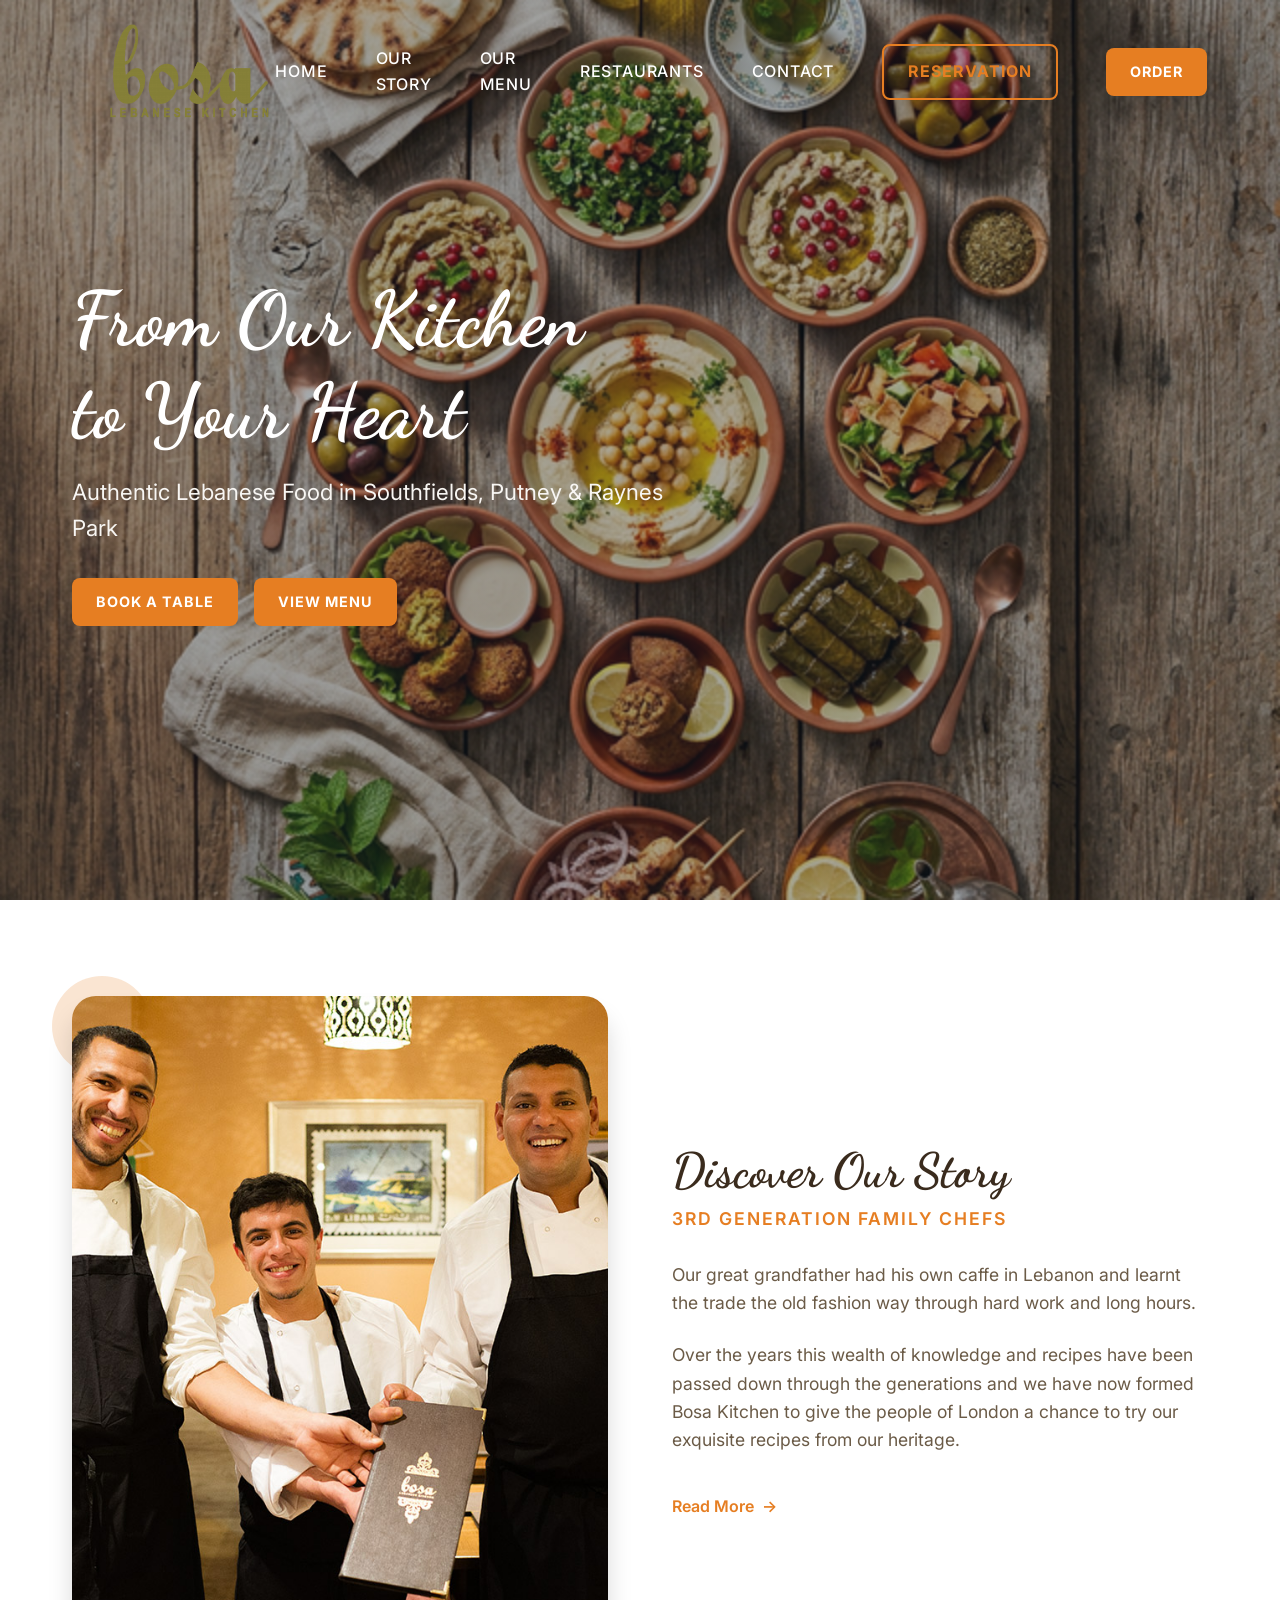
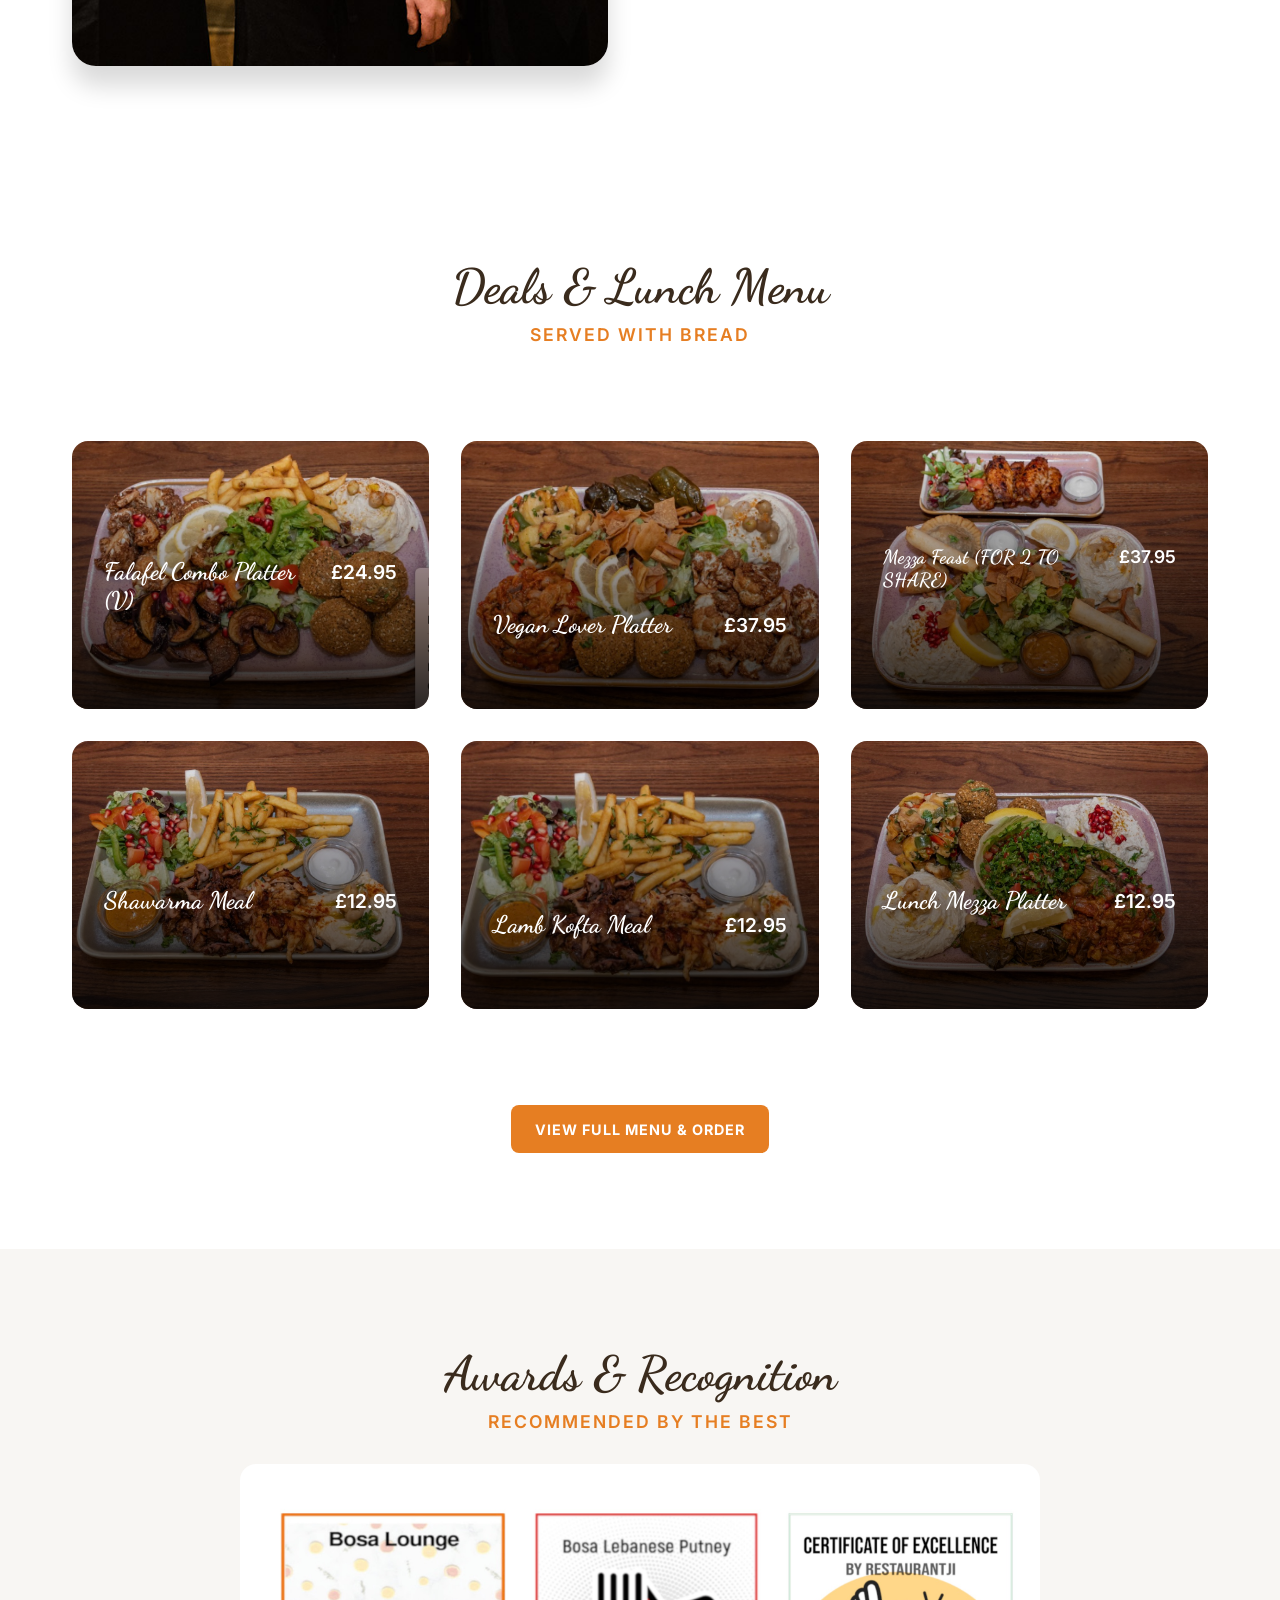
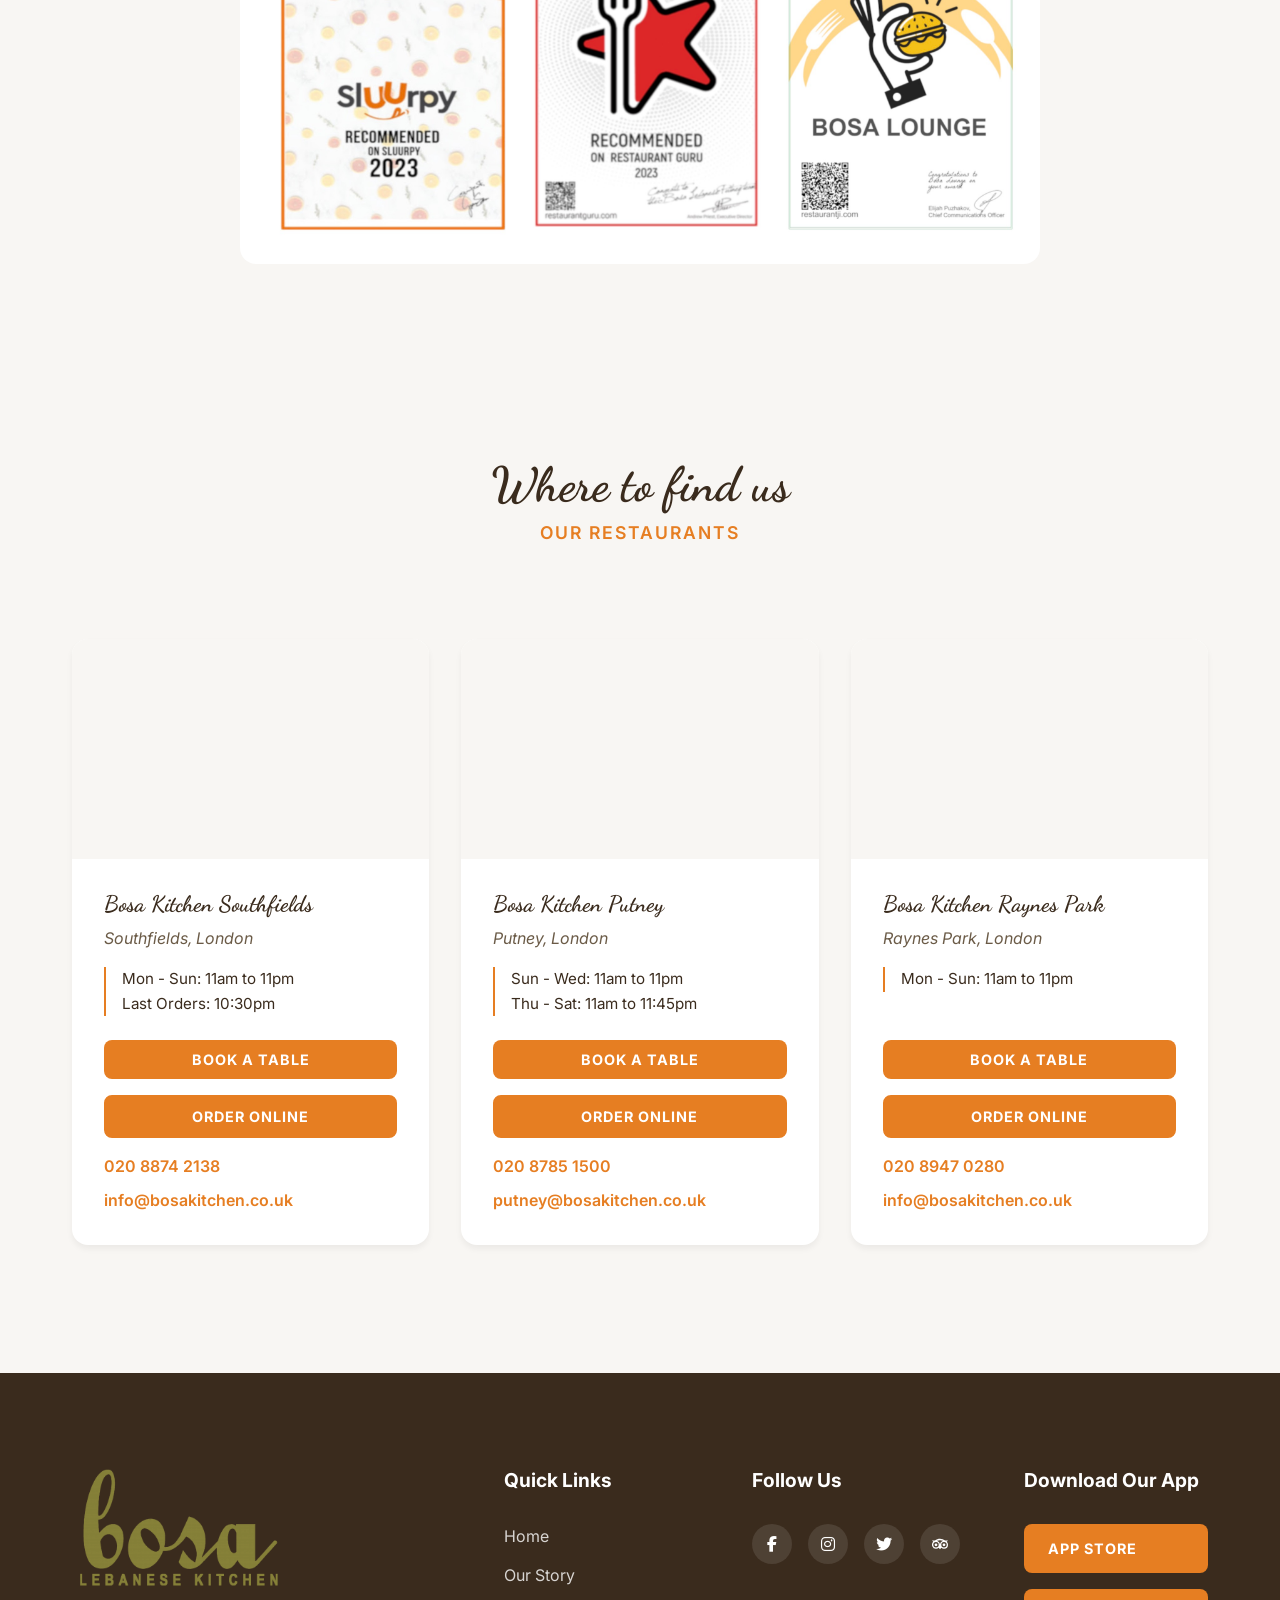
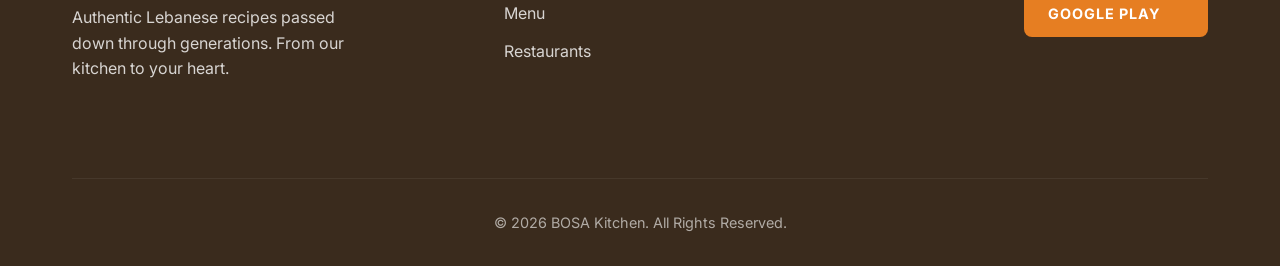
==== index.html @ 93c858ef "Fix navbar colors, button styles, footer layout, and UI consistency Co-Authored-By: Claude Sonnet 4." ====
<!DOCTYPE html>
<html lang="en">
<head>
    <meta charset="UTF-8">
    <meta name="viewport" content="width=device-width, initial-scale=1.0">
    <!-- SEO Optimizations -->
    <title>Bosa Kitchen | Authentic Lebanese Food in London</title>
    <meta name="description" content="From Our Kitchen to Your Heart. Authentic Mediterranean & Lebanese Food in Southfields, Putney, and Raynes Park. Discover our ultimate dining experience.">
    <meta name="keywords" content="Lebanese food, Mediterranean food, London, Southfields, Putney, Raynes Park, Bosa Kitchen, restaurant, mezze, shawarma">
    <link rel="canonical" href="https://bosakitchen.co.uk/" />
    
    <!-- Open Graph / Social Media -->
    <meta property="og:type" content="website">
    <meta property="og:url" content="https://bosakitchen.co.uk/">
    <meta property="og:title" content="Bosa Kitchen | Authentic Lebanese Food in London">
    <meta property="og:description" content="From Our Kitchen to Your Heart. Authentic Mediterranean & Lebanese Food in London. Discover our ultimate dining experience.">
    <meta property="og:image" content="https://bosakitchen.co.uk/assets/bosa-hero-food.jpg">
    <meta property="og:site_name" content="Bosa Kitchen">
    
    <!-- Twitter -->
    <meta property="twitter:card" content="summary_large_image">
    <meta property="twitter:url" content="https://bosakitchen.co.uk/">
    <meta property="twitter:title" content="Bosa Kitchen | Authentic Lebanese Food in London">
    <meta property="twitter:description" content="From Our Kitchen to Your Heart. Authentic Mediterranean & Lebanese Food in London. Discover our ultimate dining experience.">
    <meta property="twitter:image" content="https://bosakitchen.co.uk/assets/bosa-hero-food.jpg">
    
    <!-- Google Fonts -->
    <link rel="preconnect" href="https://fonts.googleapis.com">
    <link rel="preconnect" href="https://fonts.gstatic.com" crossorigin>
    <link href="https://fonts.googleapis.com/css2?family=Inter:wght@300;400;500;600;700&family=Dancing+Script:wght@400;500;600;700&display=swap" rel="stylesheet">
    
    <!-- Favicon -->
    <link rel="icon" type="image/png" sizes="192x192" href="https://bosakitchen.co.uk/assets/favicon-192.png" />
    <link rel="apple-touch-icon" sizes="180x180" href="https://bosakitchen.co.uk/assets/apple-touch-icon.png" />

    <!-- FontAwesome Icons -->
    <link rel="stylesheet" href="https://cdnjs.cloudflare.com/ajax/libs/font-awesome/6.4.0/css/all.min.css">

    <!-- Main CSS -->
    <link rel="stylesheet" href="styles/main.css">
    <!-- Google Tag Manager -->
    <script>(function(w,d,s,l,i){w[l]=w[l]||[];w[l].push({'gtm.start':
    new Date().getTime(),event:'gtm.js'});var f=d.getElementsByTagName(s)[0],
    j=d.createElement(s),dl=l!='dataLayer'?'&l='+l:'';j.async=true;j.src=
    'https://www.googletagmanager.com/gtm.js?id='+i+dl;f.parentNode.insertBefore(j,f);
    })(window,document,'script','dataLayer','GTM-5T578QWK');</script>
    <!-- End Google Tag Manager -->
</head>
<body>
    <!-- Google Tag Manager (noscript) -->
    <noscript><iframe src="https://www.googletagmanager.com/ns.html?id=GTM-5T578QWK"
    height="0" width="0" style="display:none;visibility:hidden"></iframe></noscript>
    <!-- End Google Tag Manager (noscript) -->
    <!-- Navigation -->
    <nav class="navbar" id="navbar">
        <div class="nav-container">
            <a href="#" class="logo">
                <img src="assets/logo.png" alt="BOSA Kitchen" style="height: 96px; width: auto; max-width: 300px; filter: sepia(1) saturate(1.8) hue-rotate(18deg) brightness(1.15) contrast(1.2);">
            </a>
            
            <div class="hamburger" id="hamburger">
                <span class="bar"></span>
                <span class="bar"></span>
                <span class="bar"></span>
            </div>
            
            <ul class="nav-links" id="nav-links">
                <li><a href="#home">Home</a></li>
                <li><a href="about.html">Our Story</a></li>
                <li><a href="#menu">Our Menu</a></li>
                <li><a href="#locations">Restaurants</a></li>
                <li><a href="#contact">Contact</a></li>
                <li><a href="#locations" class="btn-secondary nav-btn">Reservation</a></li>
                <li><a href="https://bosakitchen.ordertiger.com/" class="btn-primary nav-btn" target="_blank">Order</a></li>
            </ul>
        </div>
    </nav>

    <!-- Hero Section -->
    <header class="hero" id="home">
        <div class="hero-overlay"></div>
        <div class="hero-content">
            <h1 class="fade-up">From Our Kitchen<br>to Your Heart</h1>
            <p class="fade-up delay-1">Authentic Lebanese Food in Southfields, Putney & Raynes Park</p>
            <div class="hero-buttons fade-up delay-2">
                <a href="#locations" class="btn-primary">Book a Table</a>
                <a href="#menu" class="btn-secondary">View Menu</a>
            </div>
        </div>
    </header>

    <!-- Our Story Section -->
    <section class="story section-padding" id="story">
        <div class="container layout-grid">
            <div class="story-image slide-right">
                <img src="assets/story-brothers.jpg" alt="Bosa Kitchen Heritage" id="story-img">
            </div>
            <div class="story-text slide-left">
                <h2 class="section-title">Discover Our Story</h2>
                <h3 class="section-subtitle">3rd Generation Family Chefs</h3>
                <p>Our great grandfather had his own caffe in Lebanon and learnt the trade the old fashion way through hard work and long hours.</p>
                <p>Over the years this wealth of knowledge and recipes have been passed down through the generations and we have now formed Bosa Kitchen to give the people of London a chance to try our exquisite recipes from our heritage.</p>
                <a href="about.html" class="link-arrow">Read More <span>→</span></a>
            </div>
        </div>
    </section>

    <!-- Menu Highlights Section -->
    <section class="menu-highlights section-padding" id="menu">
        <div class="container">
            <div class="menu-header text-center fade-up">
                <h2 class="section-title">Deals & Lunch Menu</h2>
                <h3 class="section-subtitle">Served with bread</h3>
            </div>
            
            <div class="menu-grid">
                <div class="menu-item fade-up">
                    <img src="assets/menu-mezze.jpg" alt="Falafel Combo Platter (V)">
                    <div class="menu-item-content">
                        <div style="display: flex; justify-content: space-between; align-items: baseline; gap: 1rem;">
                            <h4>Falafel Combo Platter (V)</h4>
                            <span style="color: #ffffff; font-weight: 600; font-size: 1.2rem;">£24.95</span>
                        </div>
                        <p>Falafel, houmous, fried aubergine, fried cauliflower and chips served with mixed salads.</p>
                    </div>
                </div>
                <div class="menu-item fade-up delay-1">
                    <img src="assets/menu-grill.jpg" alt="Vegan Lover Platter">
                    <div class="menu-item-content">
                        <div style="display: flex; justify-content: space-between; align-items: baseline; gap: 1rem;">
                            <h4>Vegan Lover Platter</h4>
                            <span style="color: #ffffff; font-weight: 600; font-size: 1.2rem;">£37.95</span>
                        </div>
                        <p>Houmous, moussaka, batata hara, moujaddara, fattoush, falafel, warak inab.</p>
                    </div>
                </div>
                <div class="menu-item fade-up delay-2">
                    <img src="assets/menu-wraps.jpg" alt="Mezza Feast (FOR 2 TO SHARE)">
                    <div class="menu-item-content">
                        <div style="display: flex; justify-content: space-between; align-items: baseline; gap: 1rem;">
                            <h4 style="font-size: 1.2rem;">Mezza Feast (FOR 2 TO SHARE)</h4>
                            <span style="color: #ffffff; font-weight: 600; font-size: 1.1rem;">£37.95</span>
                        </div>
                        <p>Selection of 7 mezza including spinach samboska, lamb samboska, cheese samboska, chicken wings, houmous, moutabel, and fattoush salads.</p>
                    </div>
                </div>

                <!-- Lunch Menu Items -->
                <div class="menu-item fade-up delay-3">
                    <img src="assets/lunch-shawarma.jpg" alt="Shawarma Meal">
                    <div class="menu-item-content">
                        <div style="display: flex; justify-content: space-between; align-items: baseline; gap: 1rem;">
                            <h4>Shawarma Meal</h4>
                            <span style="color: #ffffff; font-weight: 600; font-size: 1.2rem;">£12.95</span>
                        </div>
                        <p>A choice of lamb, chicken or mixed. Served with houmous, salad, rice or chips</p>
                    </div>
                </div>
                
                <div class="menu-item fade-up">
                    <img src="assets/lunch-kofta.jpg" alt="Lamb Kofta Meal">
                    <div class="menu-item-content">
                        <div style="display: flex; justify-content: space-between; align-items: baseline; gap: 1rem;">
                            <h4>Lamb Kofta Meal</h4>
                            <span style="color: #ffffff; font-weight: 600; font-size: 1.2rem;">£12.95</span>
                        </div>
                        <p>Lamb kofta served with houmous, salad, rice or chips</p>
                    </div>
                </div>

                <div class="menu-item fade-up delay-1">
                    <img src="assets/lunch-mezza.jpg" alt="Mezza Platter">
                    <div class="menu-item-content">
                        <div style="display: flex; justify-content: space-between; align-items: baseline; gap: 1rem;">
                            <h4>Lunch Mezza Platter</h4>
                            <span style="color: #ffffff; font-weight: 600; font-size: 1.2rem;">£12.95</span>
                        </div>
                        <p>A selection of 5 mezzas including houmous, moutabel, fattoush, falafel, batata harra.</p>
                    </div>
                </div>
            </div>
            
            <div class="menu-action text-center fade-up delay-3">
                <a href="https://bosakitchen.ordertiger.com/" target="_blank" class="btn-primary">View Full Menu & Order</a>
            </div>
        </div>
    </section>

    <!-- Awards Section -->
    <section class="awards section-padding bg-warm">
        <div class="container text-center">
            <h2 class="section-title fade-up">Awards & Recognition</h2>
            <h3 class="section-subtitle fade-up">Recommended by the best</h3>
            <div class="awards-grid fade-up">
                <img src="assets/awards.jpg" alt="Awards and Recognition">
            </div>
        </div>
    </section>

    <!-- Locations Section -->
    <section class="locations section-padding bg-warm" id="locations">
        <div class="container">
            <div class="locations-header text-center fade-up">
                <h2 class="section-title">Where to find us</h2>
                <h3 class="section-subtitle">Our Restaurants</h3>
            </div>
            
            <div class="locations-grid">
                <!-- Location 1 -->
                <div class="location-card fade-up">
                    <div class="card-image">
                        <iframe src="https://www.google.com/maps?q=Bosa+Kitchen+Southfields,+London&output=embed" width="100%" height="220" style="border:0;" allowfullscreen="" loading="lazy"></iframe>
                    </div>
                    <div class="card-content">
                        <h3>Bosa Kitchen Southfields</h3>
                        <p class="address">Southfields, London</p>
                        <p class="hours">Mon - Sun: 11am to 11pm<br>Last Orders: 10:30pm</p>
                        <div class="card-actions">
                            <a href="https://book.mysimpleerb.com/10303/bosa-kitchen-southfields/?__type=text&__target=nw" target="_blank" class="btn-primary" style="padding: 0.5rem 1rem; width: 100%; margin-bottom: 0.5rem; text-align: center;">Book a Table</a>
                            <a href="https://bosakitchen.ordertiger.com/menu/bosa-kitchen_southfields" target="_blank" class="btn-secondary" style="border: 2px solid var(--color-primary); color: #ffffff; padding: 0.5rem 1rem; width: 100%; margin-bottom: 0.5rem; text-align: center;">Order Online</a>
                            <a href="tel:02088742138" class="contact-link">020 8874 2138</a>
                            <a href="mailto:info@bosakitchen.co.uk" class="contact-link">info@bosakitchen.co.uk</a>
                        </div>
                    </div>
                </div>

                <!-- Location 2 -->
                <div class="location-card fade-up delay-1">
                    <div class="card-image">
                        <iframe src="https://www.google.com/maps?q=Bosa+Kitchen+Putney,+London&output=embed" width="100%" height="220" style="border:0;" allowfullscreen="" loading="lazy"></iframe>
                    </div>
                    <div class="card-content">
                        <h3>Bosa Kitchen Putney</h3>
                        <p class="address">Putney, London</p>
                        <p class="hours">Sun - Wed: 11am to 11pm<br>Thu - Sat: 11am to 11:45pm</p>
                        <div class="card-actions">
                            <a href="https://book.mysimpleerb.com/10304/bosa-kitchen-putney/?__type=text&__target=nw" target="_blank" class="btn-primary" style="padding: 0.5rem 1rem; width: 100%; margin-bottom: 0.5rem; text-align: center;">Book a Table</a>
                            <a href="https://bosakitchen.ordertiger.com/menu/bosa-kitchen_putney" target="_blank" class="btn-secondary" style="border: 2px solid var(--color-primary); color: #ffffff; padding: 0.5rem 1rem; width: 100%; margin-bottom: 0.5rem; text-align: center;">Order Online</a>
                            <a href="tel:02087851500" class="contact-link">020 8785 1500</a>
                            <a href="mailto:putney@bosakitchen.co.uk" class="contact-link">putney@bosakitchen.co.uk</a>
                        </div>
                    </div>
                </div>

                <!-- Location 3 -->
                <div class="location-card fade-up delay-2">
                    <div class="card-image">
                        <iframe src="https://www.google.com/maps?q=Bosa+Kitchen+Raynes+Park,+London&output=embed" width="100%" height="220" style="border:0;" allowfullscreen="" loading="lazy"></iframe>
                    </div>
                    <div class="card-content">
                        <h3>Bosa Kitchen Raynes Park</h3>
                        <p class="address">Raynes Park, London</p>
                        <p class="hours">Mon - Sun: 11am to 11pm</p>
                        <div class="card-actions">
                            <a href="https://book.mysimpleerb.com/19018/bosa-kitchen-raynes-park/?__type=text&__target=nw" target="_blank" class="btn-primary" style="padding: 0.5rem 1rem; width: 100%; margin-bottom: 0.5rem; text-align: center;">Book a Table</a>
                            <a href="https://bosakitchen.ordertiger.com/menu/bosa-kitchen_raynes-park" target="_blank" class="btn-secondary" style="border: 2px solid var(--color-primary); color: #ffffff; padding: 0.5rem 1rem; width: 100%; margin-bottom: 0.5rem; text-align: center;">Order Online</a>
                            <a href="tel:02089470280" class="contact-link">020 8947 0280</a>
                            <a href="mailto:info@bosakitchen.co.uk" class="contact-link">info@bosakitchen.co.uk</a>
                        </div>
                    </div>
                </div>
            </div>
        </div>
    </section>

    <!-- Footer -->
    <footer class="footer" id="contact">
        <div class="container">
            <div class="footer-grid">
                <div class="footer-brand">
                    <img src="assets/logo.png" alt="BOSA Kitchen" style="height: 120px; width: auto; margin-bottom: 1rem; filter: sepia(1) saturate(1.8) hue-rotate(18deg) brightness(1.15) contrast(1.2);">
                    <p>Authentic Lebanese recipes passed down through generations. From our kitchen to your heart.</p>
                </div>
                
                <div class="footer-links">
                    <h4>Quick Links</h4>
                    <ul>
                        <li><a href="#home">Home</a></li>
                        <li><a href="#story">Our Story</a></li>
                        <li><a href="#menu">Menu</a></li>
                        <li><a href="#locations">Restaurants</a></li>
                    </ul>
                </div>

                <div class="footer-social">
                    <h4>Follow Us</h4>
                    <div class="social-icons">
                        <a href="https://www.facebook.com/bosakitchen" target="_blank" aria-label="Facebook"><i class="fab fa-facebook-f"></i></a>
                        <a href="https://www.instagram.com/bosakitchen/" target="_blank" aria-label="Instagram"><i class="fab fa-instagram"></i></a>
                        <a href="https://twitter.com/bosakitchen" target="_blank" aria-label="Twitter"><i class="fab fa-twitter"></i></a>
                        <a href="https://www.tripadvisor.co.uk/Restaurant_Review-g186338-d9586365-Reviews-Bosa_Kitchen-London_England.html" target="_blank" aria-label="TripAdvisor" style="display: flex; align-items: center; justify-content: center;">
                            <svg role="img" viewBox="0 0 24 24" xmlns="http://www.w3.org/2000/svg" fill="currentColor" width="1em" height="1em"><title>Tripadvisor</title><path d="M12.006 4.295c-2.67 0-5.338.784-7.645 2.353H0l1.963 2.135a5.997 5.997 0 0 0 4.04 10.43 5.976 5.976 0 0 0 4.075-1.6L12 19.705l1.922-2.09a5.972 5.972 0 0 0 4.072 1.598 6 6 0 0 0 6-5.998 5.982 5.982 0 0 0-1.957-4.432L24 6.648h-4.35a13.573 13.573 0 0 0-7.644-2.353zM12 6.255c1.531 0 3.063.303 4.504.903C13.943 8.138 12 10.43 12 13.1c0-2.671-1.942-4.962-4.504-5.942A11.72 11.72 0 0 1 12 6.256zM6.002 9.157a4.059 4.059 0 1 1 0 8.118 4.059 4.059 0 0 1 0-8.118zm11.992.002a4.057 4.057 0 1 1 .003 8.115 4.057 4.057 0 0 1-.003-8.115zm-11.992 1.93a2.128 2.128 0 0 0 0 4.256 2.128 2.128 0 0 0 0-4.256zm11.992 0a2.128 2.128 0 0 0 0 4.256 2.128 2.128 0 0 0 0-4.256z"/></svg>
                        </a>
                    </div>
                </div>

                <div class="footer-apps">
                    <h4>Download Our App</h4>
                    <div class="app-links">
                        <a href="https://apps.apple.com/us/app/bosa-kitchen/id1383877331" target="_blank" class="btn-secondary">App Store</a>
                        <a href="https://play.google.com/store/apps/details?id=com.bosakitchen.bosakitchenapp&gl=GB" target="_blank" class="btn-secondary">Google Play</a>
                    </div>
                </div>
            </div>
            
            <div class="footer-bottom">
                <p>&copy; 2026 BOSA Kitchen. All Rights Reserved.</p>
            </div>
        </div>
    </footer>

    <!-- Scripts -->
    <script src="scripts/app.js"></script>
</body>
</html>
---- styles/main.css ----
:root {
    /* Color Palette - Bridge Baker Inspired */
    --color-primary: #E67E22; /* Warm Orange */
    --color-primary-light: #F39C12;
    --color-primary-dark: #D35400;
    
    --color-secondary: #3A2B1D; /* Dark Brown/Charcoal */
    --color-secondary-light: #4A3728;
    
    --color-nav-brown: #4A3728; /* Dark Brown like Bridge Baker */
    
    --color-accent: #E67E22; /* Orange Accent */
    
    --color-bg-light: #FFFFFF; /* Pure White */
    --color-bg-warm: #F8F6F3; /* Warm Cream */
    --color-surface: #FFFFFF;
    
    --color-text-main: #3A2B1D;
    --color-text-muted: #6B5B47;
    --color-text-light: #FFFFFF;
    
    /* Typography */
    --font-primary: 'Inter', sans-serif;
    --font-heading: 'Dancing Script', cursive;
    
    /* Spacing System */
    --space-xs: 0.5rem;
    --space-sm: 1rem;
    --space-md: 2rem;
    --space-lg: 4rem;
    --space-xl: 6rem;
    
    /* Layout */
    --container-max: 1200px;
    
    /* Shadows & Effects */
    --shadow-sm: 0 4px 6px rgba(0,0,0,0.05);
    --shadow-md: 0 10px 15px rgba(0,0,0,0.1);
    --shadow-lg: 0 20px 25px rgba(0,0,0,0.15);
    --radius-sm: 8px;
    --radius-md: 16px;
    --radius-lg: 24px;
    
    /* Transitions */
    --transition-fast: 0.2s ease;
    --transition-normal: 0.3s cubic-bezier(0.4, 0, 0.2, 1);
    --transition-slow: 0.5s cubic-bezier(0.4, 0, 0.2, 1);
}

/* ================= Reset & Globals ================= */
* {
    margin: 0;
    padding: 0;
    box-sizing: border-box;
}

html {
    scroll-behavior: smooth;
    font-size: 16px;
}

body {
    font-family: var(--font-primary);
    color: var(--color-text-main);
    background-color: var(--color-bg-light);
    line-height: 1.6;
    overflow-x: hidden;
}

h1, h2, h3, h4, h5, h6 {
    font-family: var(--font-heading);
    font-weight: 700;
    line-height: 1.2;
    color: var(--color-secondary);
}

a {
    text-decoration: none;
    color: inherit;
    transition: var(--transition-fast);
}

ul {
    list-style: none;
}

img {
    max-width: 100%;
    height: auto;
    display: block;
}

/* ================= Layout Utilities ================= */
.container {
    max-width: var(--container-max);
    margin: 0 auto;
    padding: 0 var(--space-md);
}

.section-padding {
    padding: var(--space-xl) 0;
}

.layout-grid {
    display: grid;
    grid-template-columns: repeat(2, 1fr);
    gap: var(--space-lg);
    align-items: center;
}

@media (max-width: 768px) {
    .layout-grid {
        grid-template-columns: 1fr;
    }
}

/* ================= Typography Utilities ================= */
.section-title {
    font-size: clamp(2rem, 4vw, 3rem);
    margin-bottom: var(--space-xs);
    position: relative;
    display: inline-block;
}

.section-subtitle {
    font-family: var(--font-primary);
    font-size: 1.1rem;
    color: var(--color-primary);
    text-transform: uppercase;
    letter-spacing: 2px;
    font-weight: 600;
    margin-bottom: var(--space-md);
}

/* ================= Buttons ================= */
.btn-primary, .btn-secondary {
    display: inline-flex;
    align-items: center;
    justify-content: center;
    padding: 0.8rem 2rem;
    font-weight: 600;
    border-radius: 50px;
    cursor: pointer;
    font-size: 1rem;
    transition: var(--transition-normal);
}

.btn-primary {
    background-color: var(--color-primary);
    color: var(--color-text-light);
    border: none;
    box-shadow: none;
    text-transform: uppercase;
    font-weight: 700;
    letter-spacing: 1px;
}

.btn-primary:hover {
    background-color: var(--color-primary-dark);
    transform: none;
    box-shadow: none;
}

.btn-secondary {
    background-color: var(--color-bg-light);
    color: var(--color-nav-brown);
    border: 2px solid var(--color-bg-light);
}

.btn-secondary:hover {
    background-color: var(--color-bg-warm);
    color: var(--color-nav-brown);
    transform: translateY(-2px);
}

.link-arrow {
    display: inline-flex;
    align-items: center;
    color: var(--color-primary);
    font-weight: 600;
    gap: 0.5rem;
    margin-top: var(--space-sm);
}

.link-arrow span {
    transition: var(--transition-fast);
}

.link-arrow:hover span {
    transform: translateX(5px);
}

/* ================= Navigation ================= */
.navbar {
    position: fixed;
    top: 0;
    left: 0;
    width: 100%;
    z-index: 1000;
    padding: 1.5rem 0;
    /* background transitions smoothly — no color transitions */
    transition: background var(--transition-normal), padding var(--transition-normal), box-shadow var(--transition-normal);
    background: transparent;
    color: var(--color-text-light);
}

.navbar.scrolled {
    background: rgba(0, 0, 0, 0.55);
    backdrop-filter: blur(10px);
    padding: 1rem 0;
    box-shadow: var(--shadow-sm);
}

/* Lock all anchor text in navbar to white, no color transition */
.navbar a {
    color: var(--color-text-light) !important;
    transition: none !important;
}

/* Override global btn transition inside navbar — no color/border animation */
.navbar .btn-primary,
.navbar .btn-secondary {
    transition: background-color var(--transition-normal) !important;
}

/* "Order Now" — solid orange, always */
.navbar .btn-primary {
    background-color: var(--color-primary) !important;
    color: var(--color-text-light) !important;
    border: none !important;
}

.navbar .btn-primary:hover {
    background-color: var(--color-primary-dark) !important;
}

/* "Reservation" — transparent with orange border, always */
.navbar .btn-secondary {
    background-color: transparent !important;
    color: var(--color-primary) !important;
    border: 2px solid var(--color-primary) !important;
    text-transform: uppercase !important;
    font-weight: 700 !important;
    letter-spacing: 1px !important;
}

.navbar .btn-secondary:hover {
    background-color: var(--color-primary) !important;
    color: var(--color-text-light) !important;
}

.navbar.scrolled .hamburger .bar {
    background-color: var(--color-text-light);
}

.nav-container {
    max-width: var(--container-max);
    margin: 0 auto;
    padding: 0 5%;
    display: flex;
    justify-content: space-between;
    align-items: center;
}

.logo {
    display: inline-flex;
    align-items: center;
    transition: var(--transition-normal);
    text-decoration: none;
}

.logo:hover {
    transform: translateY(-2px);
}

.nav-links {
    display: flex;
    align-items: center;
    gap: 3rem;
}

.nav-links li a:not(.btn-primary) {
    color: var(--color-text-light);
    font-weight: 500;
    font-size: 1rem;
    text-transform: uppercase;
    letter-spacing: 0.05em;
    transition: none;
}

.nav-links li a:not(.btn-primary):hover {
    color: rgba(255, 255, 255, 0.8);
}

.nav-btn {
    padding: 0.6rem 1.5rem;
}

/* Mobile Nav */
.hamburger {
    display: none;
    cursor: pointer;
    z-index: 1001;
}

.hamburger .bar {
    display: block;
    width: 25px;
    height: 3px;
    margin: 5px auto;
    background-color: var(--color-text-light);
    transition: var(--transition-normal);
}

@media (max-width: 992px) {
    .hamburger {
        display: block;
    }
    
    .nav-links {
        position: fixed;
        top: 0;
        right: -100%;
        width: 70%;
        height: 100vh;
        background-color: var(--color-surface);
        flex-direction: column;
        justify-content: center;
        align-items: center;
        transition: var(--transition-normal);
        box-shadow: var(--shadow-lg);
    }
    
    .nav-links.active {
        right: 0;
    }
    
    .nav-links li {
        margin: 1.5rem 0;
    }
    
    .nav-links li a:not(.btn-primary) {
        color: var(--color-secondary);
        font-size: 1.2rem;
    }
    
    .hamburger.active .bar:nth-child(2) {
        opacity: 0;
    }
    .hamburger.active .bar:nth-child(1) {
        transform: translateY(8px) rotate(45deg);
        background-color: var(--color-secondary);
    }
    .hamburger.active .bar:nth-child(3) {
        transform: translateY(-8px) rotate(-45deg);
        background-color: var(--color-secondary);
    }
}

/* ================= Hero Section ================= */
.hero {
    position: relative;
    height: 100vh;
    min-height: 600px;
    display: flex;
    align-items: center;
    background: url('../assets/hero-bg.jpg') center/cover no-repeat;
    animation: heroZoom 20s ease-in-out infinite alternate;
}

@keyframes heroZoom {
    from { background-size: 100%; }
    to   { background-size: 115%; }
}

.hero-overlay {
    position: absolute;
    top: 0;
    left: 0;
    width: 100%;
    height: 100%;
    background: linear-gradient(to right, rgba(28, 40, 51, 0.4), rgba(28, 40, 51, 0.35));
}

.hero-content {
    position: relative;
    z-index: 1;
    max-width: var(--container-max);
    margin: 0 auto;
    padding: 0 var(--space-md);
    width: 100%;
}

.hero-content h1 {
    font-size: clamp(3rem, 6vw, 5rem);
    color: var(--color-text-light);
    margin-bottom: var(--space-sm);
}

.hero-content p {
    font-size: clamp(1.1rem, 2vw, 1.4rem);
    color: var(--color-bg-warm);
    max-width: 600px;
    margin-bottom: var(--space-md);
}

.hero-buttons {
    display: flex;
    gap: 1rem;
    flex-wrap: wrap;
}

/* ================= Story Section ================= */
.story-image {
    position: relative;
}

.story-image img {
    border-radius: var(--radius-lg);
    box-shadow: var(--shadow-lg);
    width: 100%;
    object-fit: cover;
    aspect-ratio: 4/5;
}

.story-image::before {
    content: '';
    position: absolute;
    top: -20px;
    left: -20px;
    width: 100px;
    height: 100px;
    background-color: var(--color-accent);
    border-radius: 50%;
    z-index: -1;
    opacity: 0.2;
}


.story-text p {
    color: var(--color-text-muted);
    font-size: 1.1rem;
    margin-bottom: 1.5rem;
}

.bg-warm {
    background-color: var(--color-bg-warm);
}

.text-center {
    text-align: center;
}

/* ================= Menu Section ================= */
.menu-header {
    margin-bottom: var(--space-xl);
}

.menu-grid {
    display: grid;
    grid-template-columns: repeat(auto-fit, minmax(300px, 1fr));
    gap: var(--space-md);
    margin-bottom: var(--space-xl);
}

.menu-item {
    position: relative;
    border-radius: var(--radius-md);
    overflow: hidden;
    aspect-ratio: 4/3;
    cursor: pointer;
}

.menu-item img {
    width: 100%;
    height: 100%;
    object-fit: cover;
    object-position: center;
    transition: transform 0.6s ease;
}

.menu-item::after {
    content: '';
    position: absolute;
    top: 0;
    left: 0;
    width: 100%;
    height: 100%;
    background: linear-gradient(to top, rgba(0,0,0,0.8), transparent);
}

.menu-item-content {
    position: absolute;
    bottom: 0;
    left: 0;
    width: 100%;
    padding: var(--space-md);
    z-index: 2;
    color: var(--color-text-light);
    transform: translateY(20px);
    transition: transform 0.4s ease;
}

.menu-item-content h4 {
    color: var(--color-text-light);
    font-size: 1.5rem;
    margin-bottom: 0.5rem;
}

.menu-item-content p {
    opacity: 0;
    transition: opacity 0.4s ease;
    font-size: 0.95rem;
}

.menu-item:hover img {
    transform: scale(1.1);
}

.menu-item:hover .menu-item-content {
    transform: translateY(0);
}

.menu-item:hover .menu-item-content p {
    opacity: 1;
}

/* ================= Awards Section ================= */
.awards-grid {
    display: flex;
    justify-content: center;
    margin-top: var(--space-md);
}

.awards-grid img {
    max-width: 800px;
    width: 100%;
    height: auto;
    border-radius: var(--radius-md);
}

/* ================= Locations Section ================= */
.locations-header {
    margin-bottom: var(--space-xl);
}

.locations-grid {
    display: grid;
    grid-template-columns: repeat(auto-fit, minmax(320px, 1fr));
    gap: var(--space-md);
    margin-bottom: var(--space-md);
}

.location-card {
    background-color: var(--color-surface);
    border-radius: var(--radius-md);
    overflow: hidden;
    box-shadow: var(--shadow-sm);
    transition: var(--transition-normal);
    display: flex;
    flex-direction: column;
}

.location-card:hover {
    transform: translateY(-5px);
    box-shadow: var(--shadow-lg);
}

.card-image {
    position: relative;
    height: 220px;
    background-color: var(--color-bg-warm);
    overflow: hidden;
}

.card-image img {
    width: 100%;
    height: 100%;
    object-fit: cover;
}

.card-image .badge {
    position: absolute;
    top: 1rem;
    right: 1rem;
    background-color: var(--color-accent);
    color: var(--color-text-main);
    padding: 0.3rem 0.8rem;
    border-radius: 50px;
    font-size: 0.8rem;
    font-weight: 700;
}

.card-content {
    padding: var(--space-md);
    display: flex;
    flex-direction: column;
    flex: 1;
}

.card-actions {
    margin-top: auto;
}

.card-content h3 {
    font-size: 1.4rem;
    margin-bottom: 0.5rem;
}

.card-content .address {
    color: var(--color-text-muted);
    font-style: italic;
    margin-bottom: 1rem;
}

.card-content .hours {
    font-size: 0.95rem;
    color: var(--color-text-main);
    margin-bottom: 1.5rem;
    padding-left: 1rem;
    border-left: 2px solid var(--color-primary);
}

.card-actions {
    display: flex;
    flex-direction: column;
    gap: 0.5rem;
}

.contact-link {
    display: flex;
    align-items: center;
    color: var(--color-primary);
    font-weight: 600;
}

.contact-link:hover {
    color: var(--color-primary-dark);
}

.new-branch {
    margin-top: var(--space-lg);
    font-size: 1.2rem;
}

/* ================= Footer ================= */
.footer {
    background-color: var(--color-secondary);
    color: var(--color-text-light);
    padding: var(--space-xl) 0 var(--space-md);
}

.footer-grid {
    display: grid;
    grid-template-columns: 2fr 1fr 1fr 1fr;
    gap: var(--space-lg);
    align-items: start;
    margin-bottom: var(--space-xl);
}

@media (max-width: 992px) {
    .footer-grid {
        grid-template-columns: 1fr 1fr;
    }
}

@media (max-width: 576px) {
    .footer-grid {
        grid-template-columns: 1fr;
        text-align: center;
    }
    .social-icons, .app-links {
        justify-content: center;
    }
}

.footer-brand img {
    height: 80px;
    width: auto;
}

.footer-brand h2 {
    color: var(--color-text-light);
    margin-bottom: var(--space-sm);
}

.footer-brand p {
    color: var(--color-text-light);
    max-width: 300px;
    opacity: 0.8;
}

.footer-links h4, .footer-social h4, .footer-apps h4 {
    color: var(--color-text-light);
    margin-bottom: var(--space-md);
    font-family: var(--font-primary);
    font-size: 1.2rem;
}

.footer-links ul li {
    margin-bottom: 0.8rem;
}

.footer-links ul li a {
    color: var(--color-text-light);
    opacity: 0.8;
}

.footer-links ul li a:hover {
    color: var(--color-primary);
    opacity: 1;
    padding-left: 5px;
}

.social-icons {
    display: flex;
    gap: 1rem;
}

.social-icons a {
    display: inline-flex;
    align-items: center;
    justify-content: center;
    width: 40px;
    height: 40px;
    background-color: rgba(255,255,255,0.1);
    border-radius: 50%;
    color: var(--color-text-light);
    font-weight: 700;
    transition: background-color var(--transition-normal), transform var(--transition-normal);
}

.social-icons a:hover {
    background-color: var(--color-primary);
    transform: translateY(-3px);
}

.app-links {
    display: flex;
    flex-direction: column;
    gap: 1rem;
}

.footer-bottom {
    text-align: center;
    padding-top: var(--space-md);
    border-top: 1px solid rgba(255,255,255,0.1);
    color: var(--color-text-light);
    opacity: 0.6;
    font-size: 0.9rem;
}

/* ================= Animations ================= */
.fade-up {
    opacity: 0;
    transform: translateY(30px);
    transition: opacity var(--transition-slow), transform var(--transition-slow);
}

.fade-up.visible {
    opacity: 1;
    transform: translateY(0);
}

.slide-right {
    opacity: 0;
    transform: translateX(-50px);
    transition: opacity var(--transition-slow), transform var(--transition-slow);
}

.slide-right.visible {
    opacity: 1;
    transform: translateX(0);
}

.slide-left {
    opacity: 0;
    transform: translateX(50px);
    transition: opacity var(--transition-slow), transform var(--transition-slow);
}

.slide-left.visible {
    opacity: 1;
    transform: translateX(0);
}

.delay-1 { transition-delay: 0.2s; }
.delay-2 { transition-delay: 0.4s; }
.delay-3 { transition-delay: 0.6s; }

/* ================= Buttons ================= */
.btn-primary, .btn-secondary {
    background-color: var(--color-primary);
    color: var(--color-text-light);
    border: none;
    border-radius: var(--radius-sm);
    padding: 0.8rem 1.5rem;
    font-weight: 700;
    font-size: 0.9rem;
    text-transform: uppercase;
    letter-spacing: 1px;
    text-decoration: none;
    display: inline-block;
    transition: var(--transition-normal);
    cursor: pointer;
}

.btn-primary:hover, .btn-secondary:hover {
    background-color: var(--color-primary-dark);
    transform: translateY(-2px);
    box-shadow: var(--shadow-md);
}
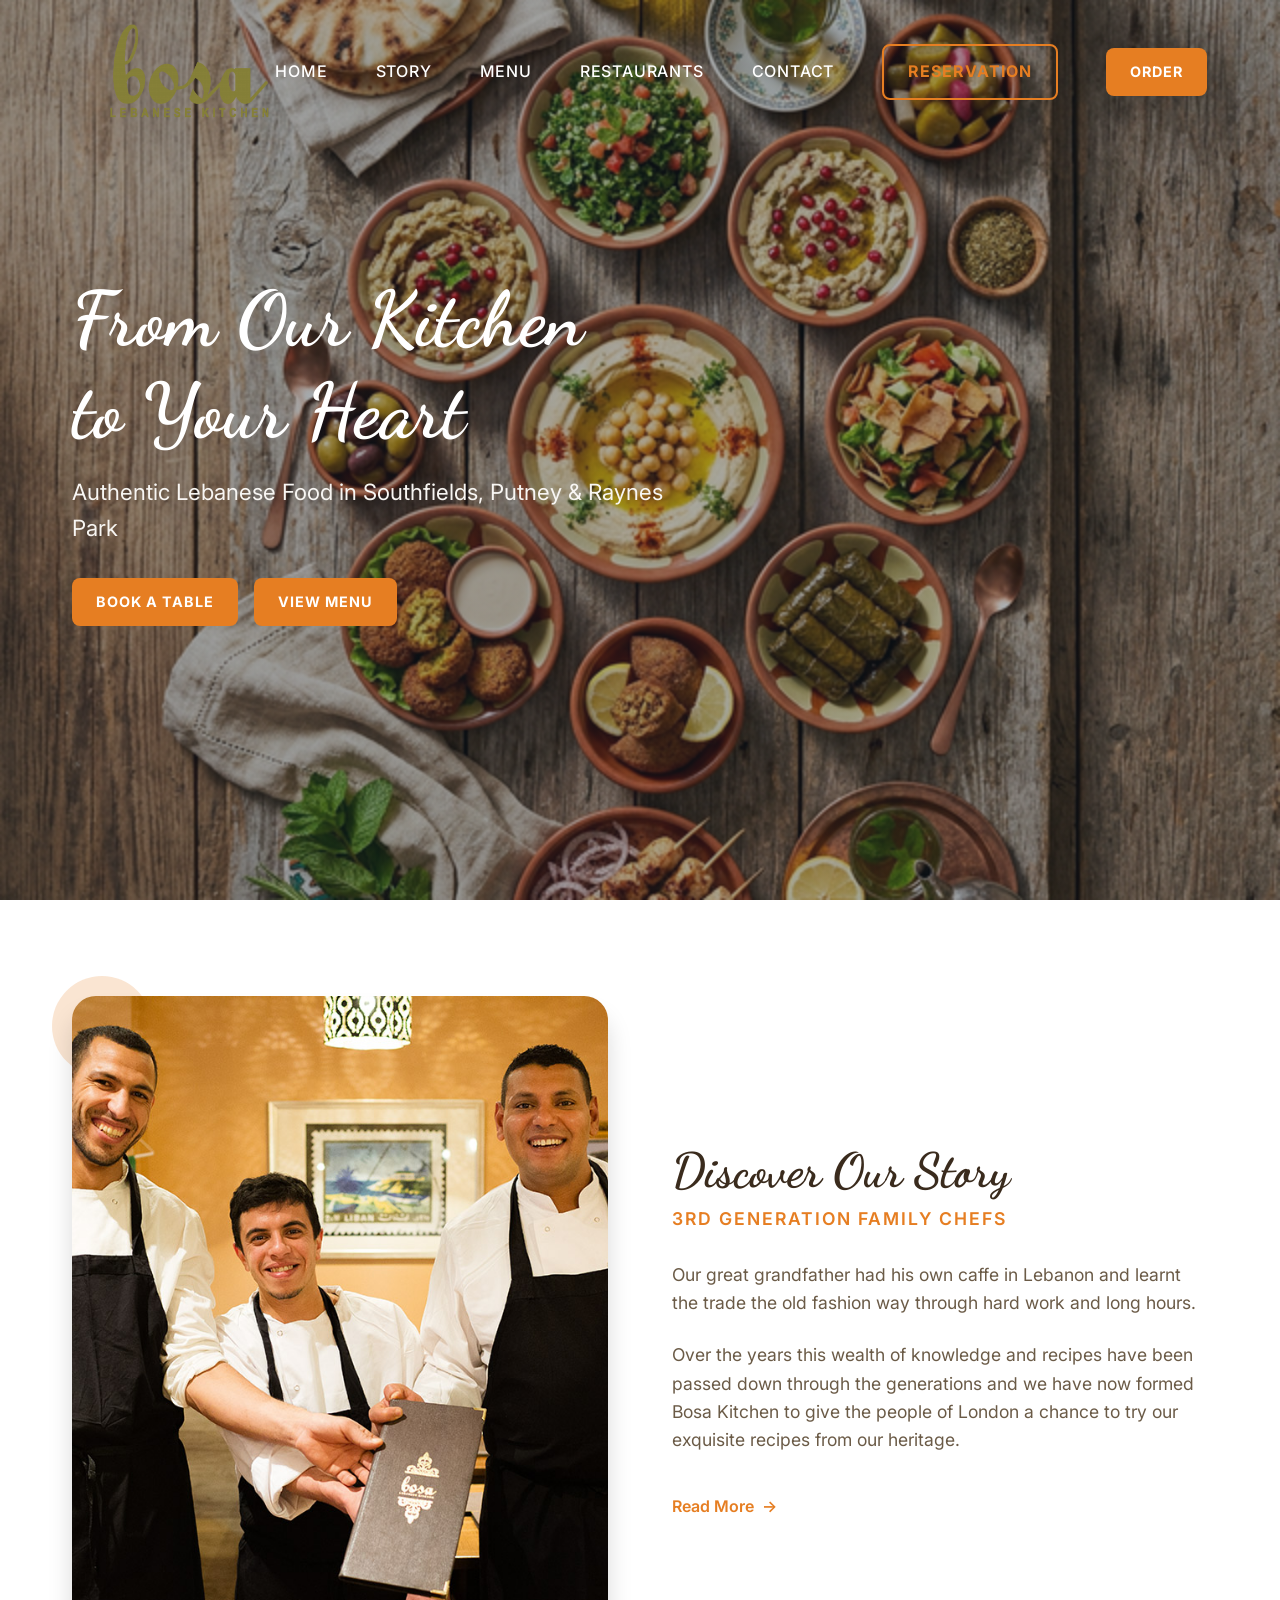
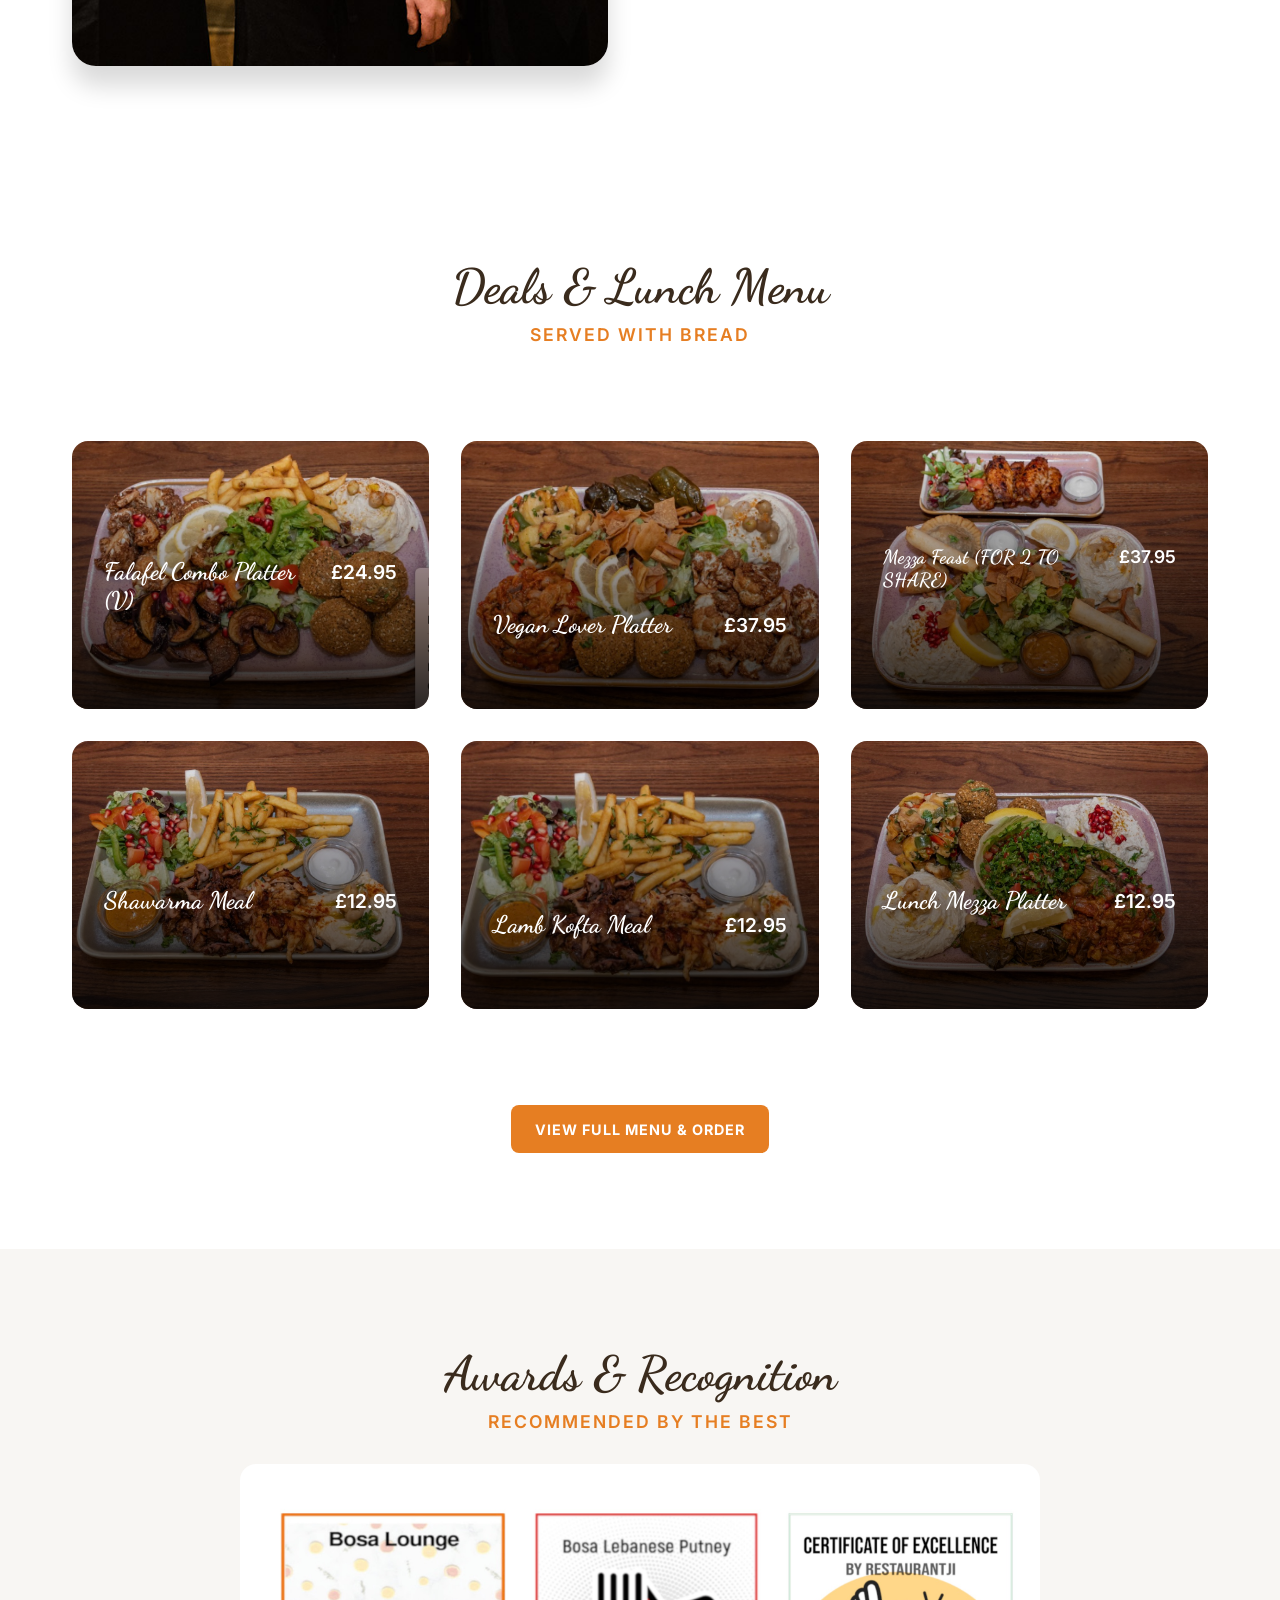
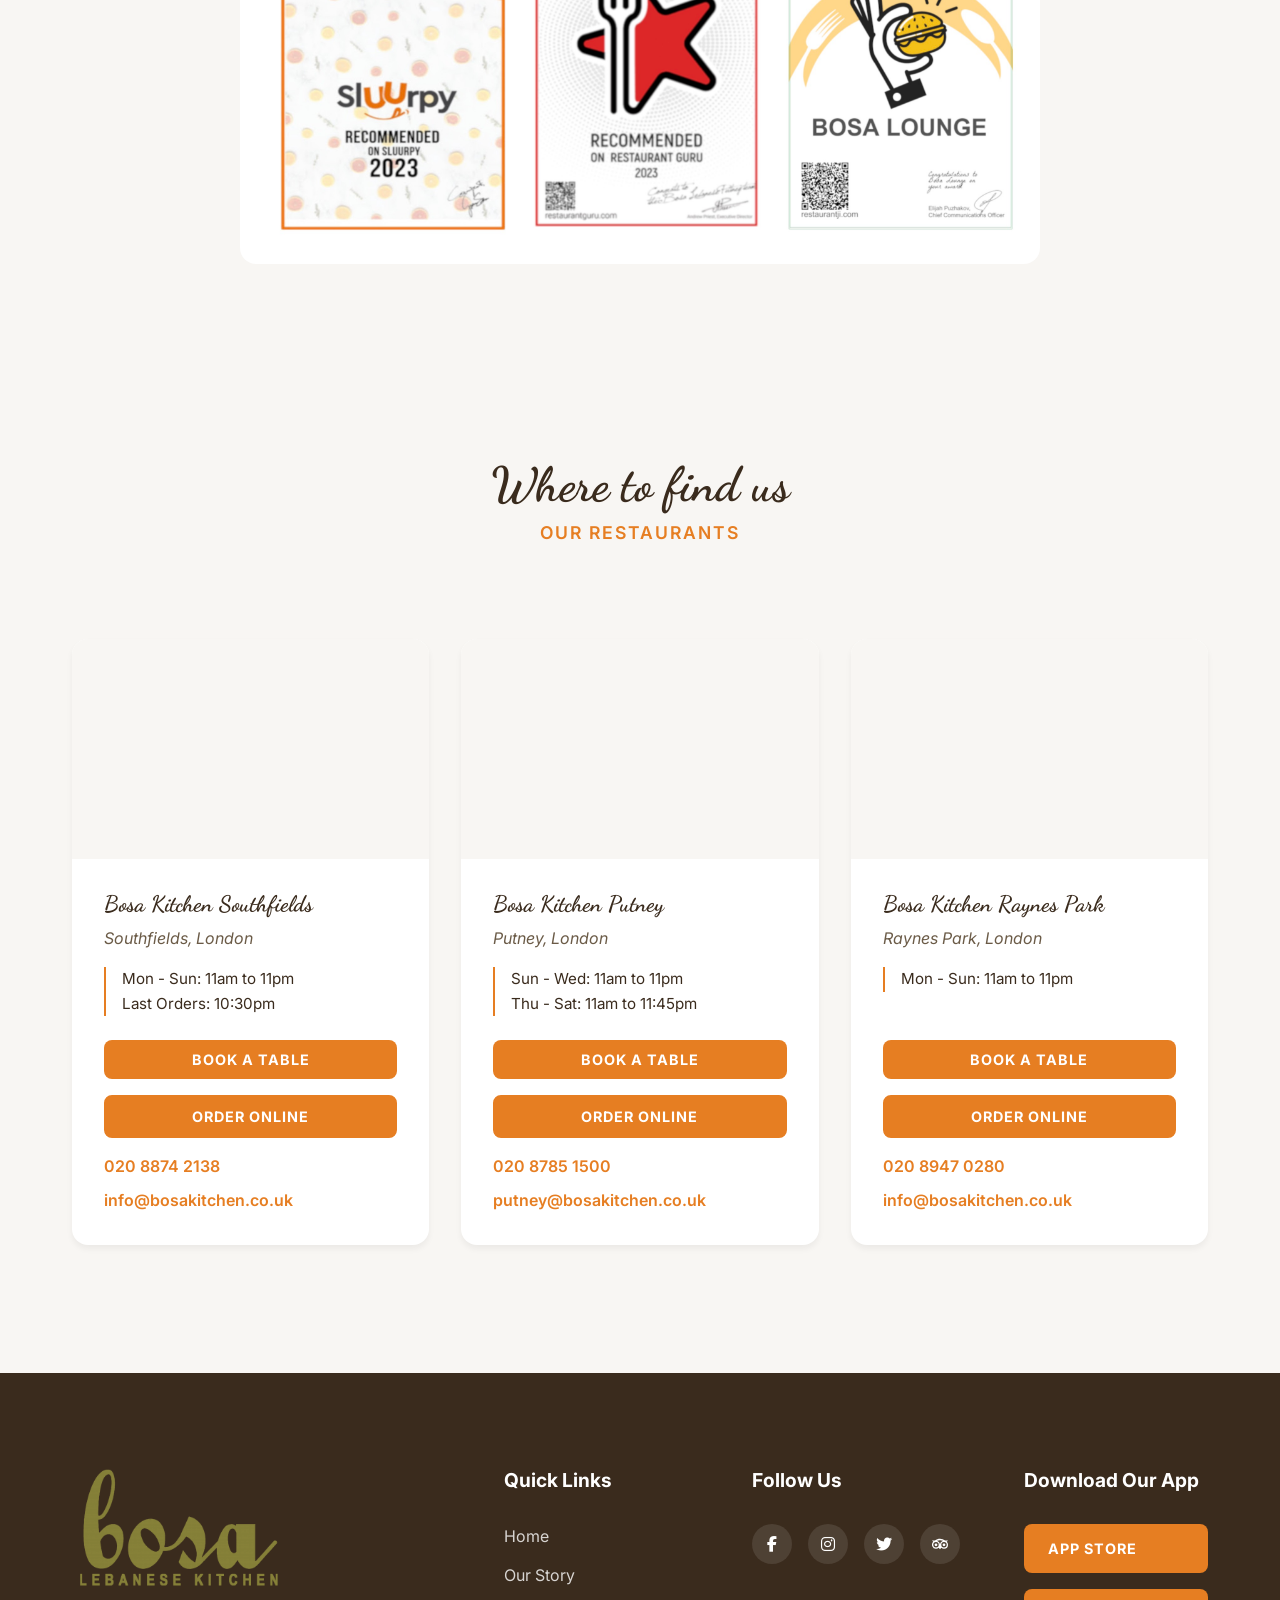
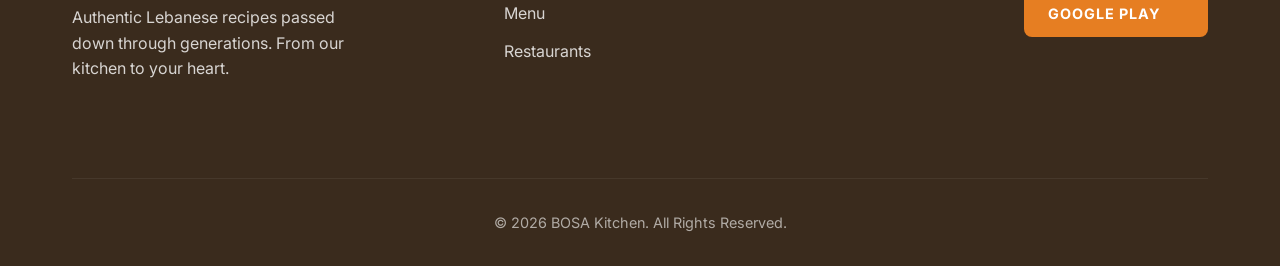
==== commit 1091911d: "Shorten nav labels: Our Story→Story, Our Menu→Menu Co-Authored-By: Claude Sonnet 4.6 <noreply@anthro" ====
--- a/index.html
+++ b/index.html
@@ -66,8 +66,8 @@
             
             <ul class="nav-links" id="nav-links">
                 <li><a href="#home">Home</a></li>
-                <li><a href="about.html">Our Story</a></li>
-                <li><a href="#menu">Our Menu</a></li>
+                <li><a href="about.html">Story</a></li>
+                <li><a href="#menu">Menu</a></li>
                 <li><a href="#locations">Restaurants</a></li>
                 <li><a href="#contact">Contact</a></li>
                 <li><a href="#locations" class="btn-secondary nav-btn">Reservation</a></li>
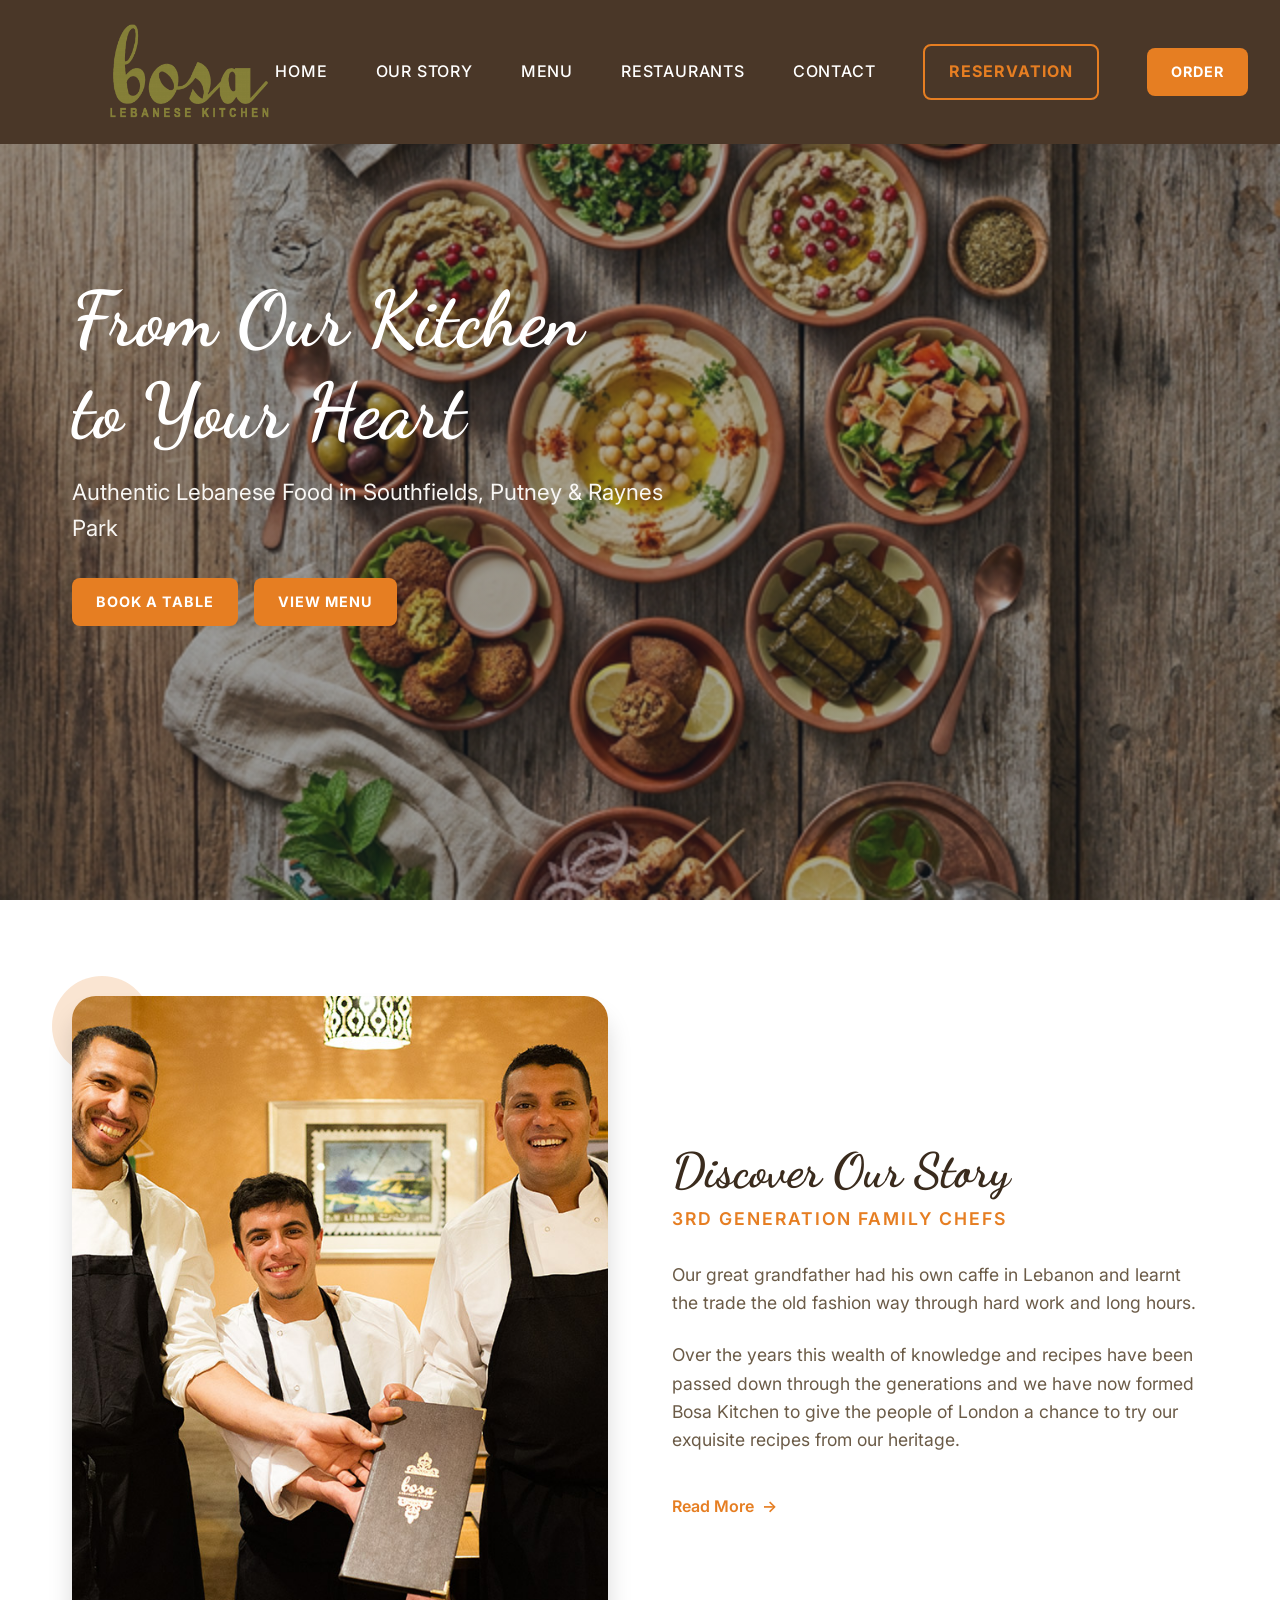
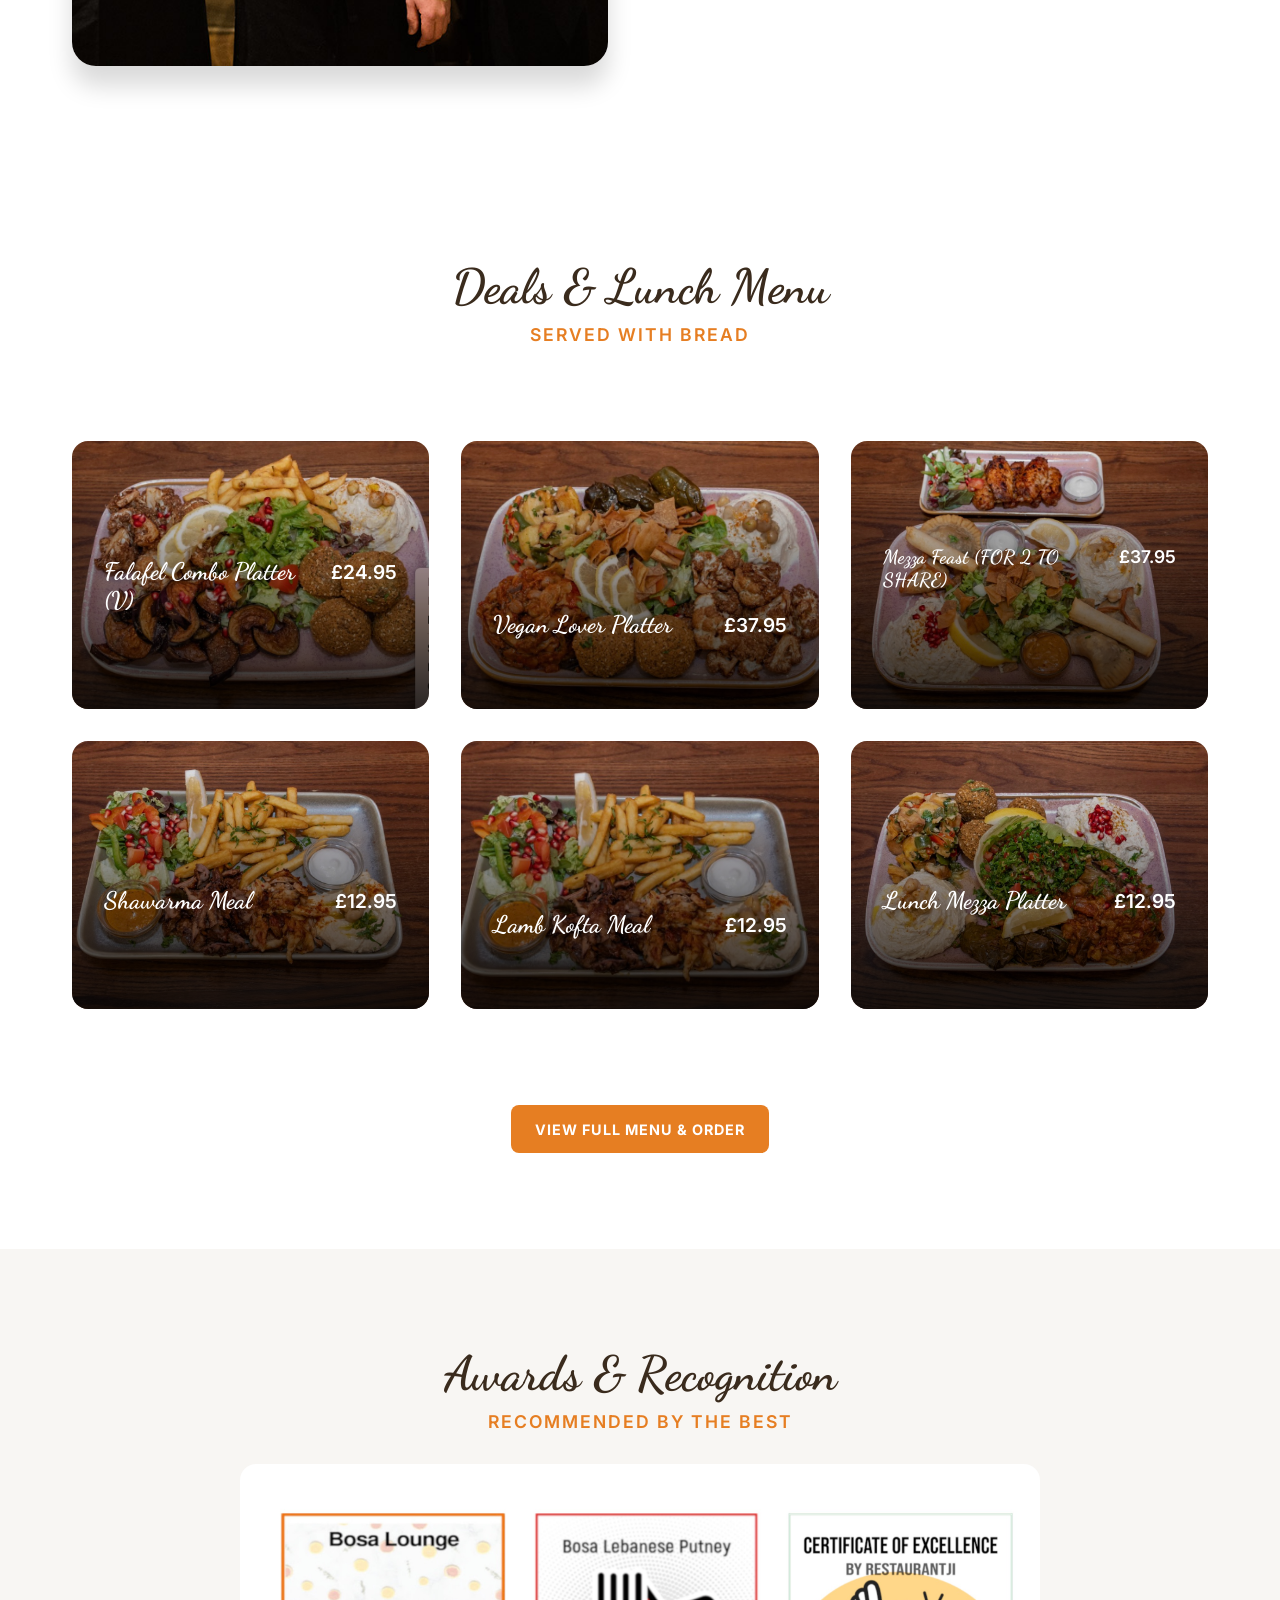
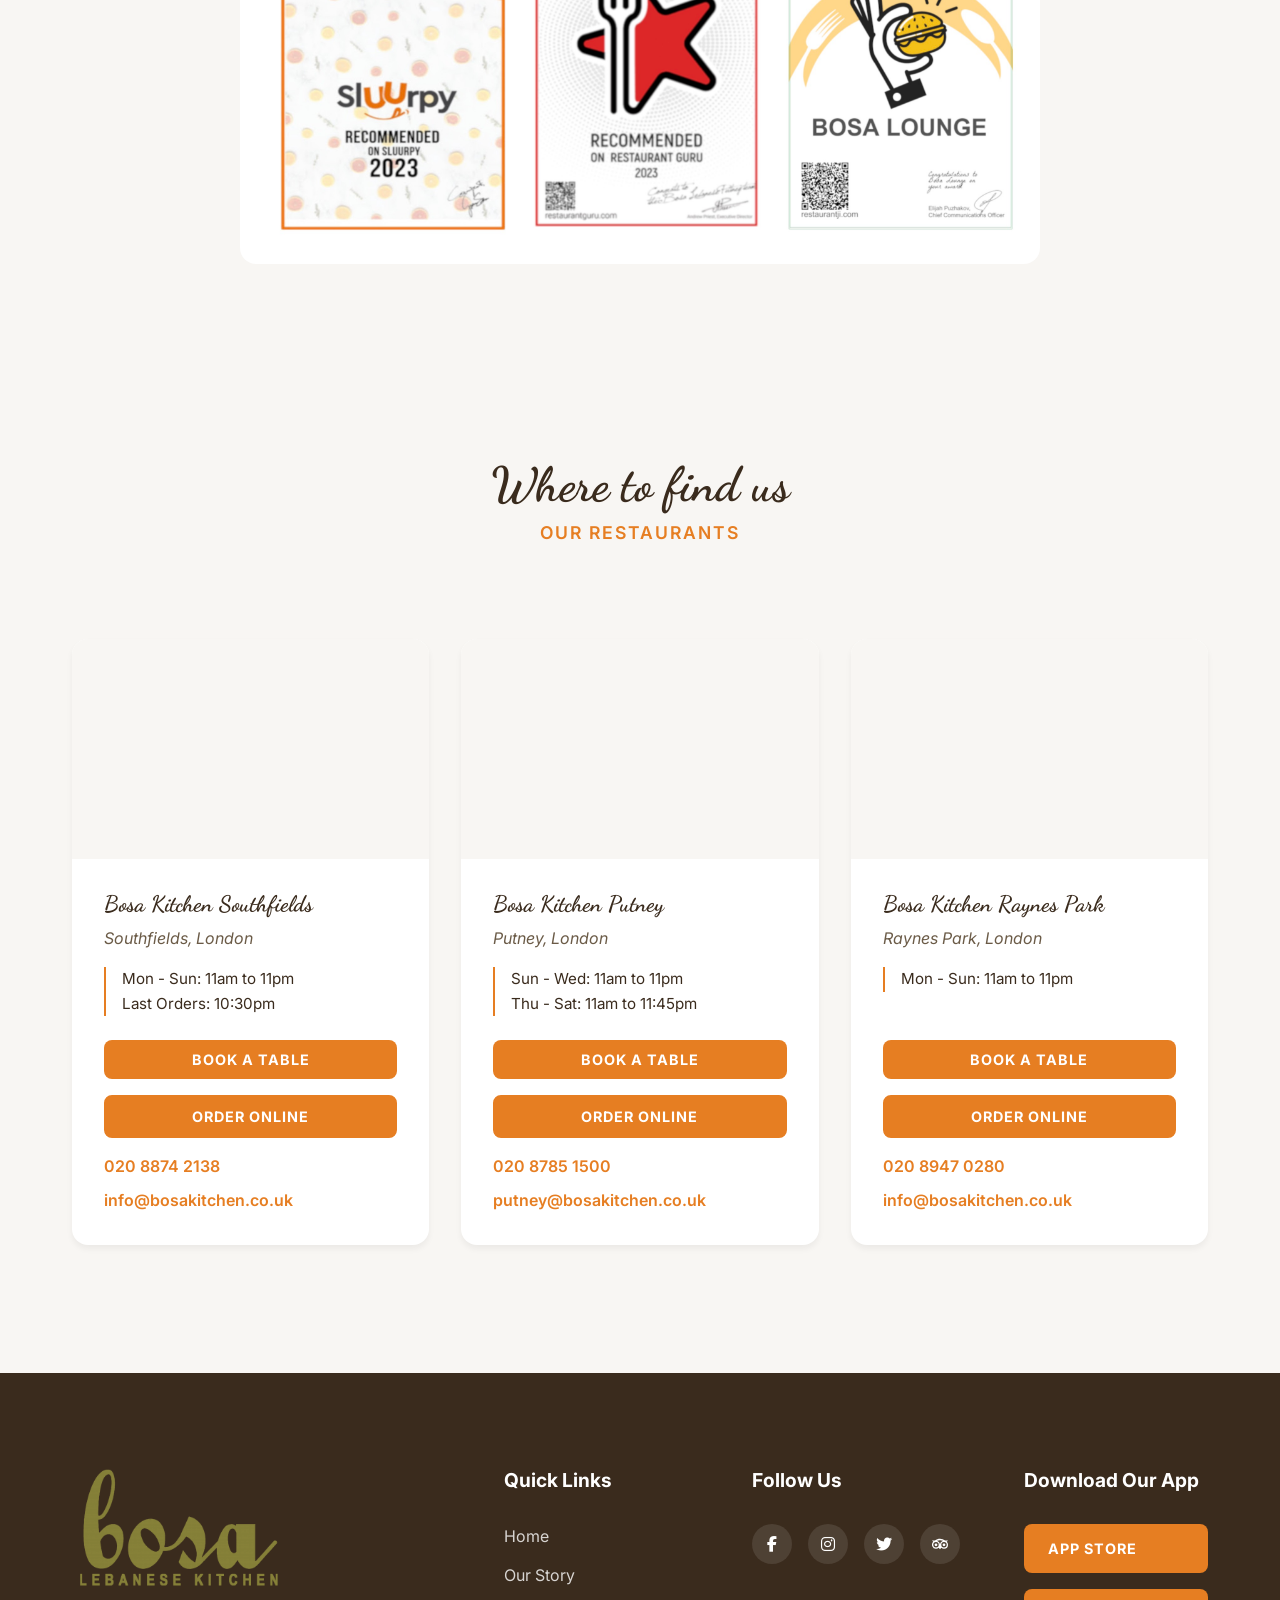
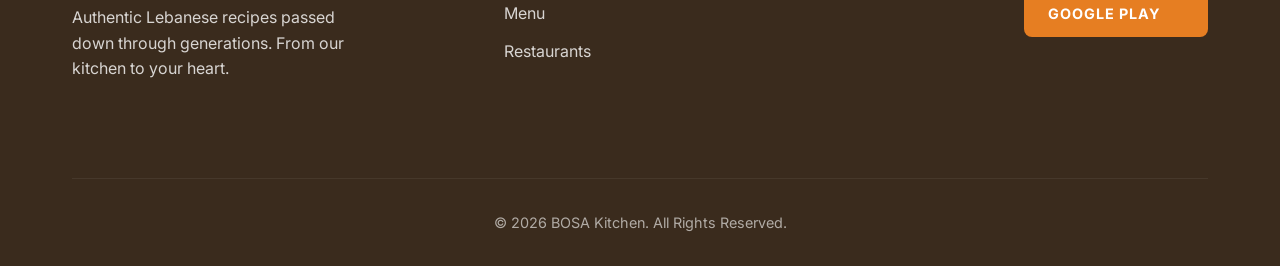
==== commit ce683a9e: "Restore brown navbar, Our Story label, and fix nav link wrapping Co-Authored-By: Claude Sonnet 4.6 <" ====
--- a/index.html
+++ b/index.html
@@ -66,7 +66,7 @@
             
             <ul class="nav-links" id="nav-links">
                 <li><a href="#home">Home</a></li>
-                <li><a href="about.html">Story</a></li>
+                <li><a href="about.html">Our Story</a></li>
                 <li><a href="#menu">Menu</a></li>
                 <li><a href="#locations">Restaurants</a></li>
                 <li><a href="#contact">Contact</a></li>
--- a/styles/main.css
+++ b/styles/main.css
@@ -200,7 +200,7 @@
     padding: 1.5rem 0;
     /* background transitions smoothly — no color transitions */
     transition: background var(--transition-normal), padding var(--transition-normal), box-shadow var(--transition-normal);
-    background: transparent;
+    background: var(--color-nav-brown);
     color: var(--color-text-light);
 }
 
@@ -285,6 +285,7 @@
     font-size: 1rem;
     text-transform: uppercase;
     letter-spacing: 0.05em;
+    white-space: nowrap;
     transition: none;
 }
 
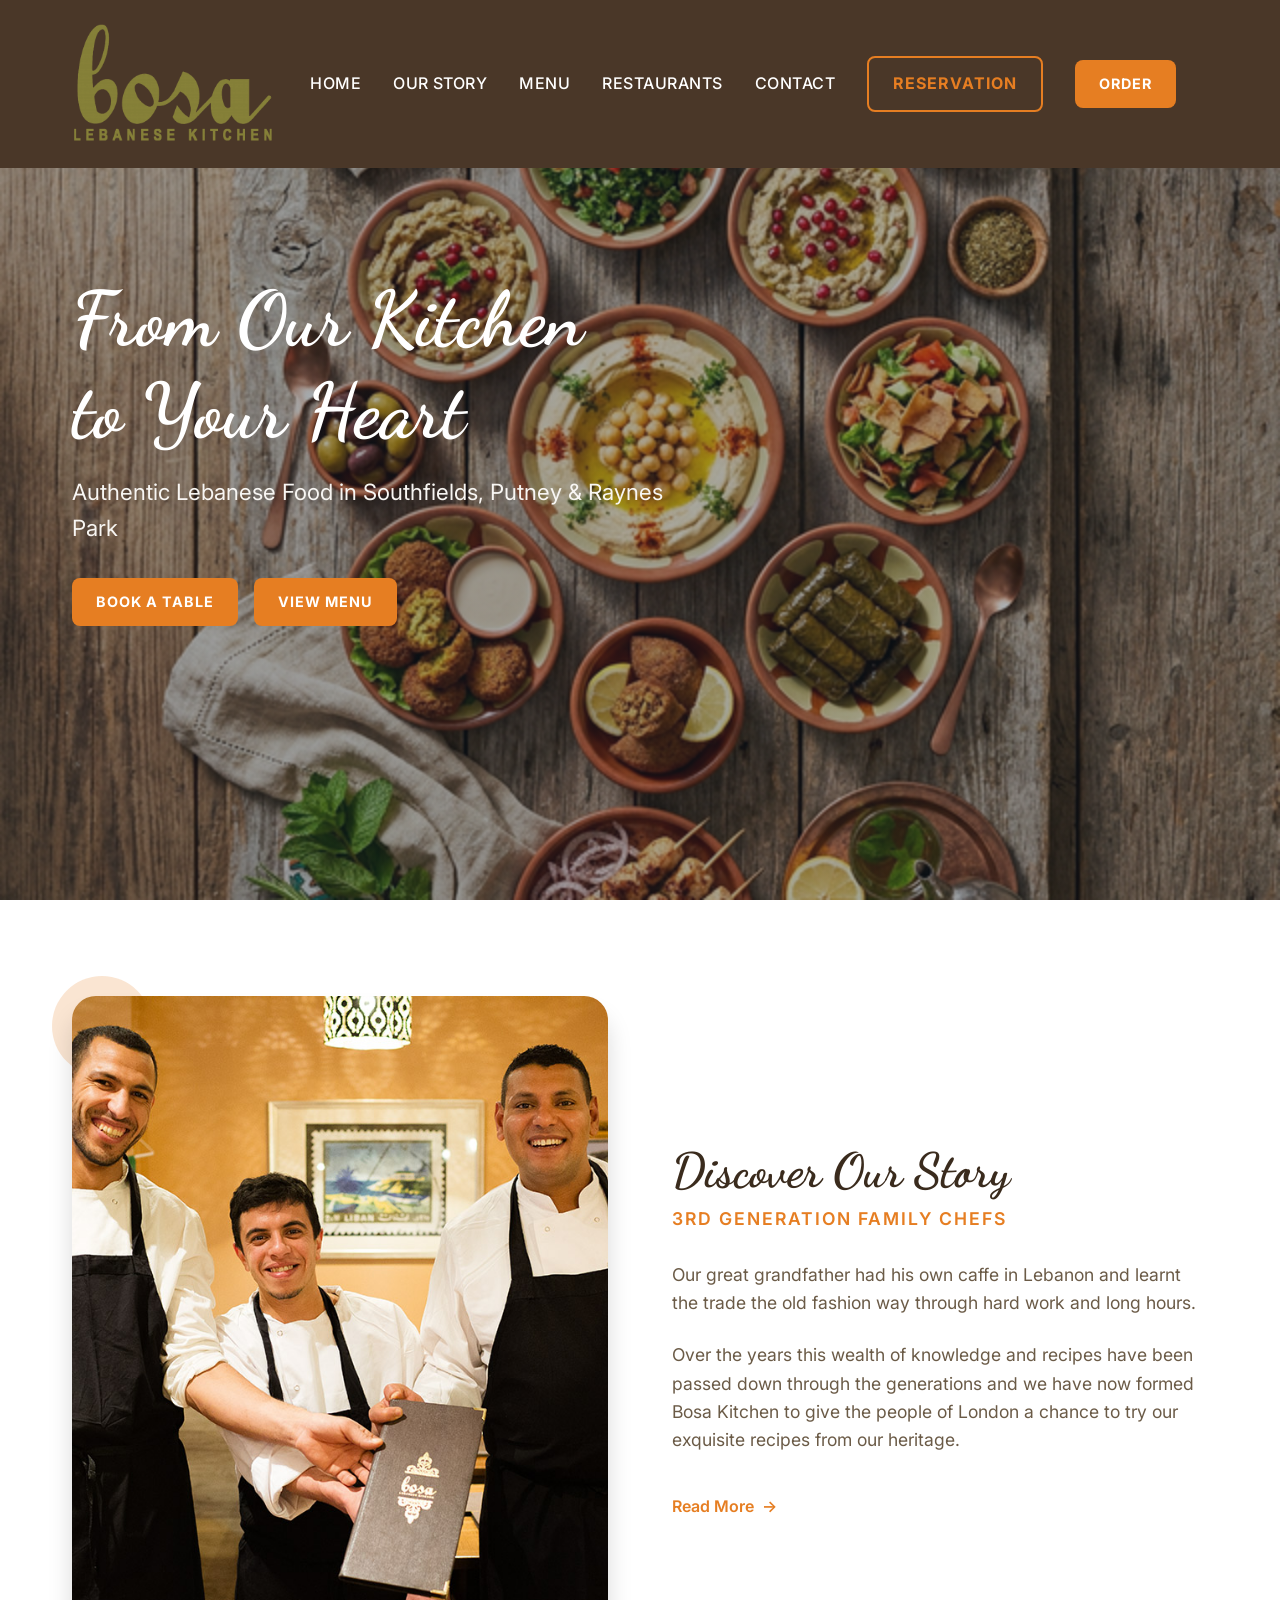
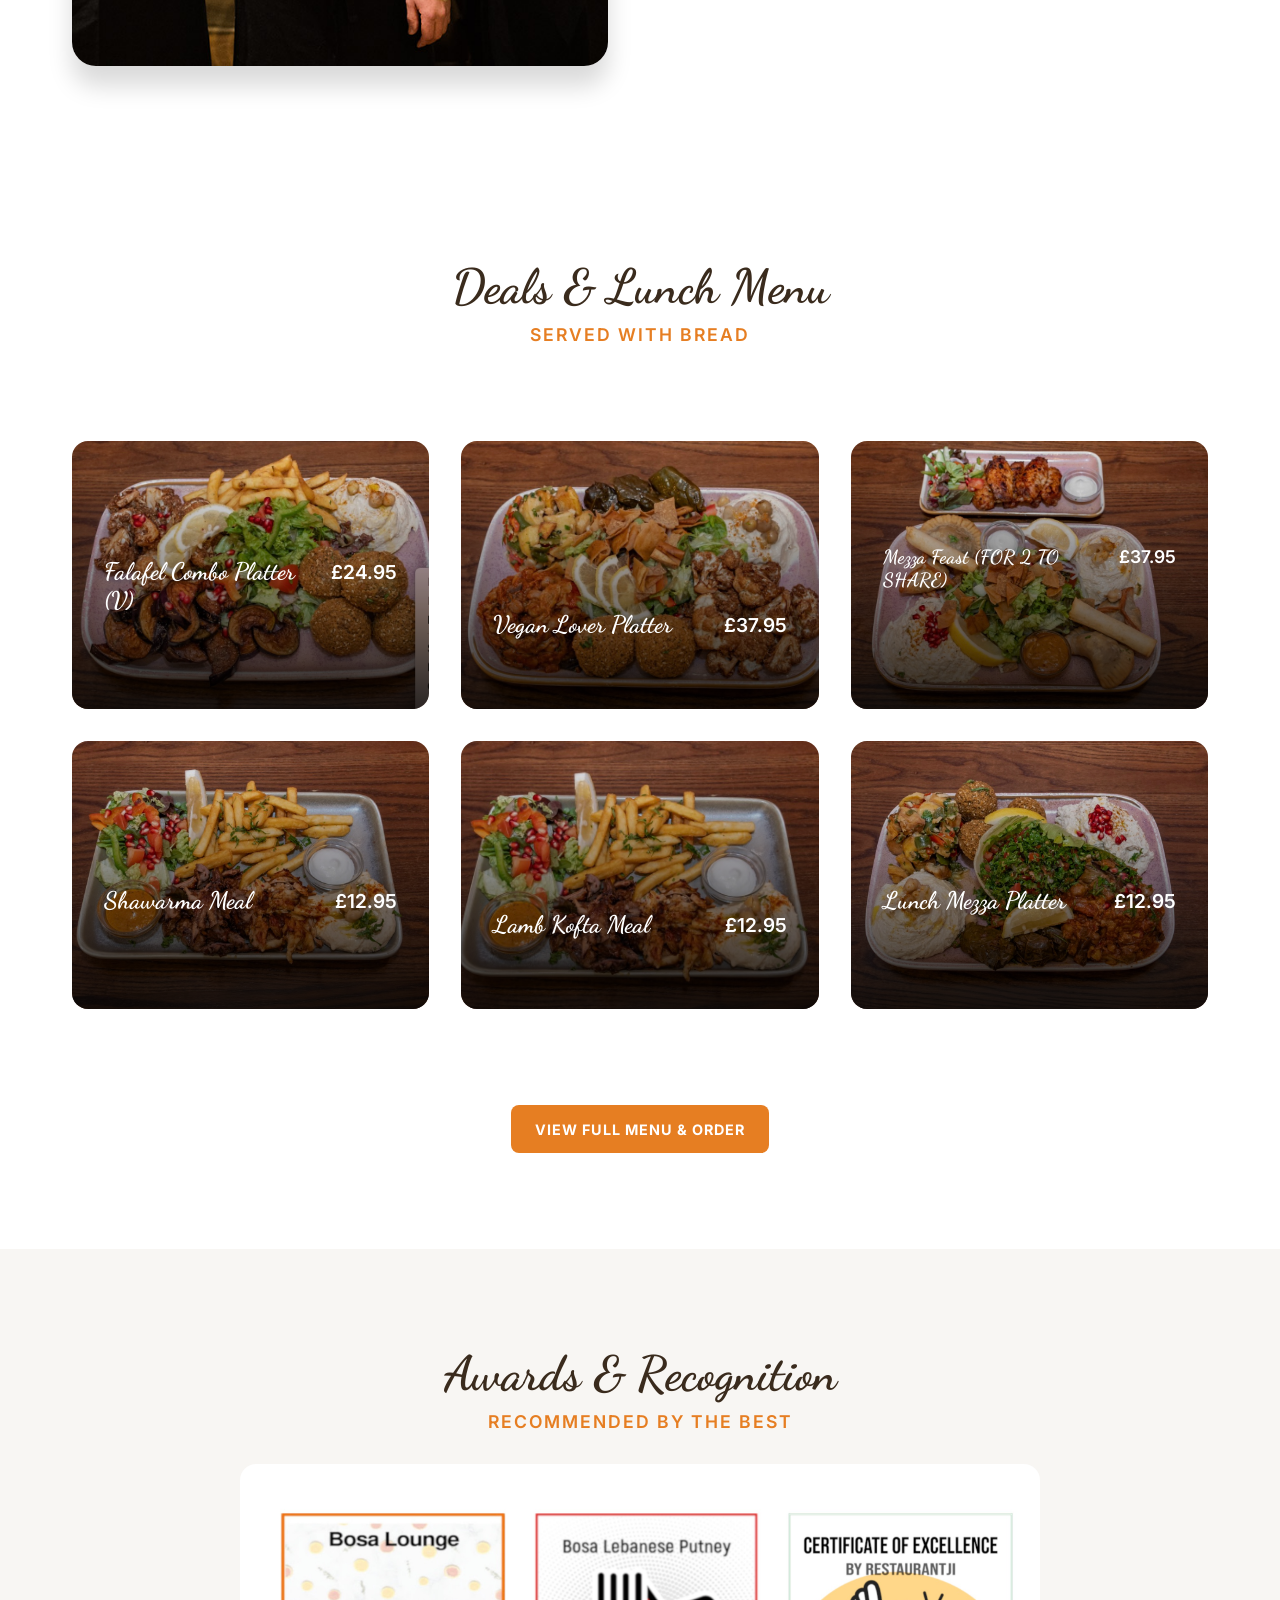
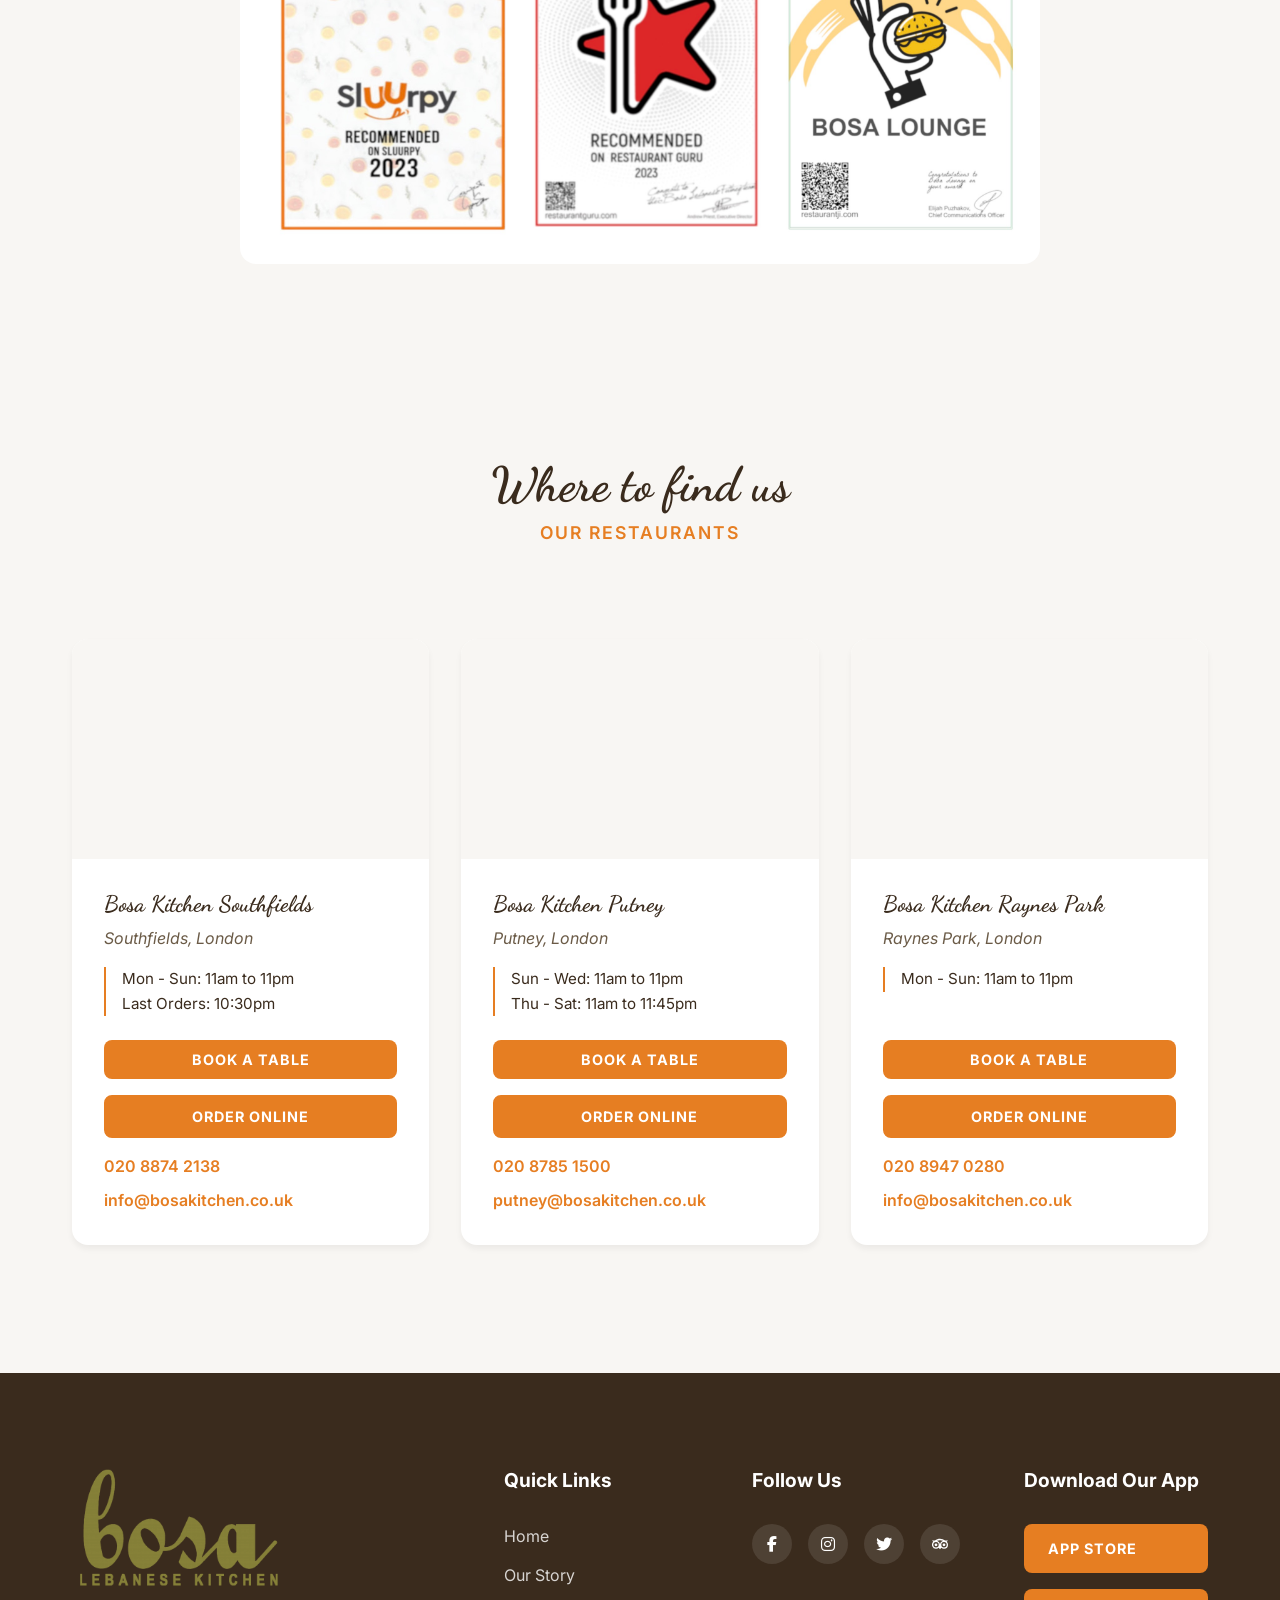
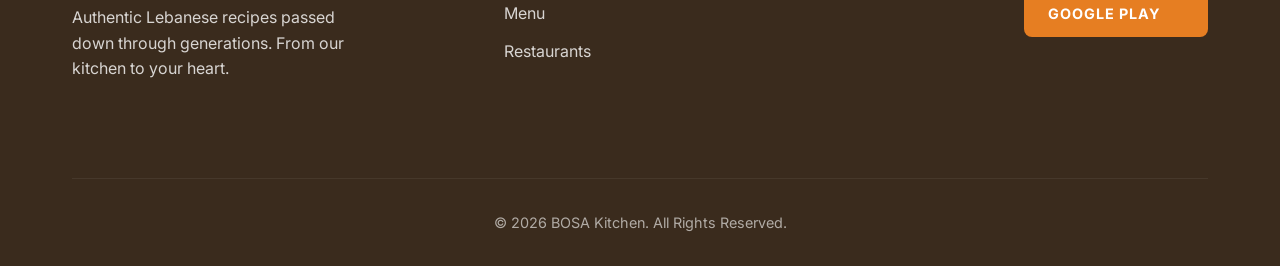
==== commit a8f8951a: "Make header logo bigger and shift closer to left edge Co-Authored-By: Claude Sonnet 4.6 <noreply@ant" ====
--- a/index.html
+++ b/index.html
@@ -55,7 +55,7 @@
     <nav class="navbar" id="navbar">
         <div class="nav-container">
             <a href="#" class="logo">
-                <img src="assets/logo.png" alt="BOSA Kitchen" style="height: 96px; width: auto; max-width: 300px; filter: sepia(1) saturate(1.8) hue-rotate(18deg) brightness(1.15) contrast(1.2);">
+                <img src="assets/logo.png" alt="BOSA Kitchen" style="height: 120px; width: auto; max-width: 300px; filter: sepia(1) saturate(1.8) hue-rotate(18deg) brightness(1.15) contrast(1.2);">
             </a>
             
             <div class="hamburger" id="hamburger">
--- a/styles/main.css
+++ b/styles/main.css
@@ -205,8 +205,7 @@
 }
 
 .navbar.scrolled {
-    background: rgba(0, 0, 0, 0.55);
-    backdrop-filter: blur(10px);
+    background: var(--color-nav-brown);
     padding: 1rem 0;
     box-shadow: var(--shadow-sm);
 }
@@ -256,7 +255,7 @@
 .nav-container {
     max-width: var(--container-max);
     margin: 0 auto;
-    padding: 0 5%;
+    padding: 0 5% 0 2%;
     display: flex;
     justify-content: space-between;
     align-items: center;
@@ -276,7 +275,8 @@
 .nav-links {
     display: flex;
     align-items: center;
-    gap: 3rem;
+    gap: 2rem;
+    flex-wrap: nowrap;
 }
 
 .nav-links li a:not(.btn-primary) {
@@ -284,7 +284,7 @@
     font-weight: 500;
     font-size: 1rem;
     text-transform: uppercase;
-    letter-spacing: 0.05em;
+    letter-spacing: 0.03em;
     white-space: nowrap;
     transition: none;
 }
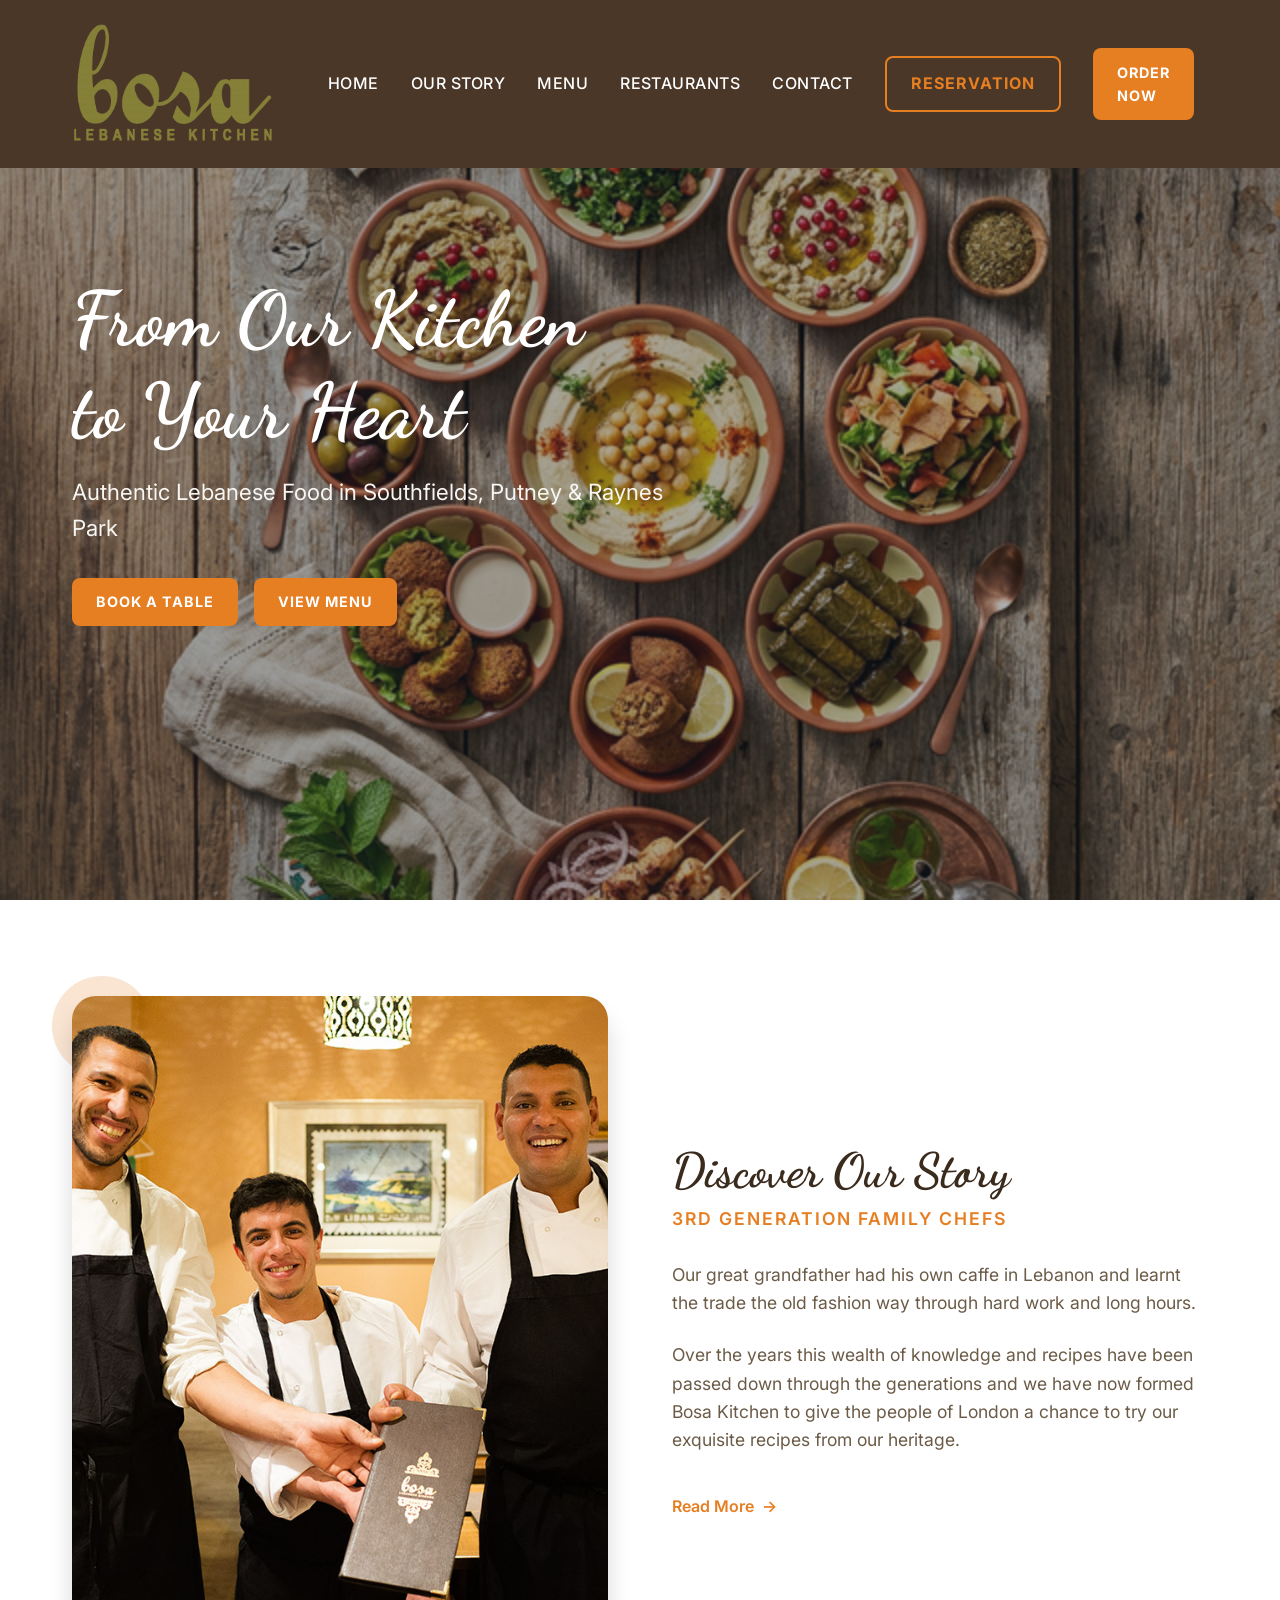
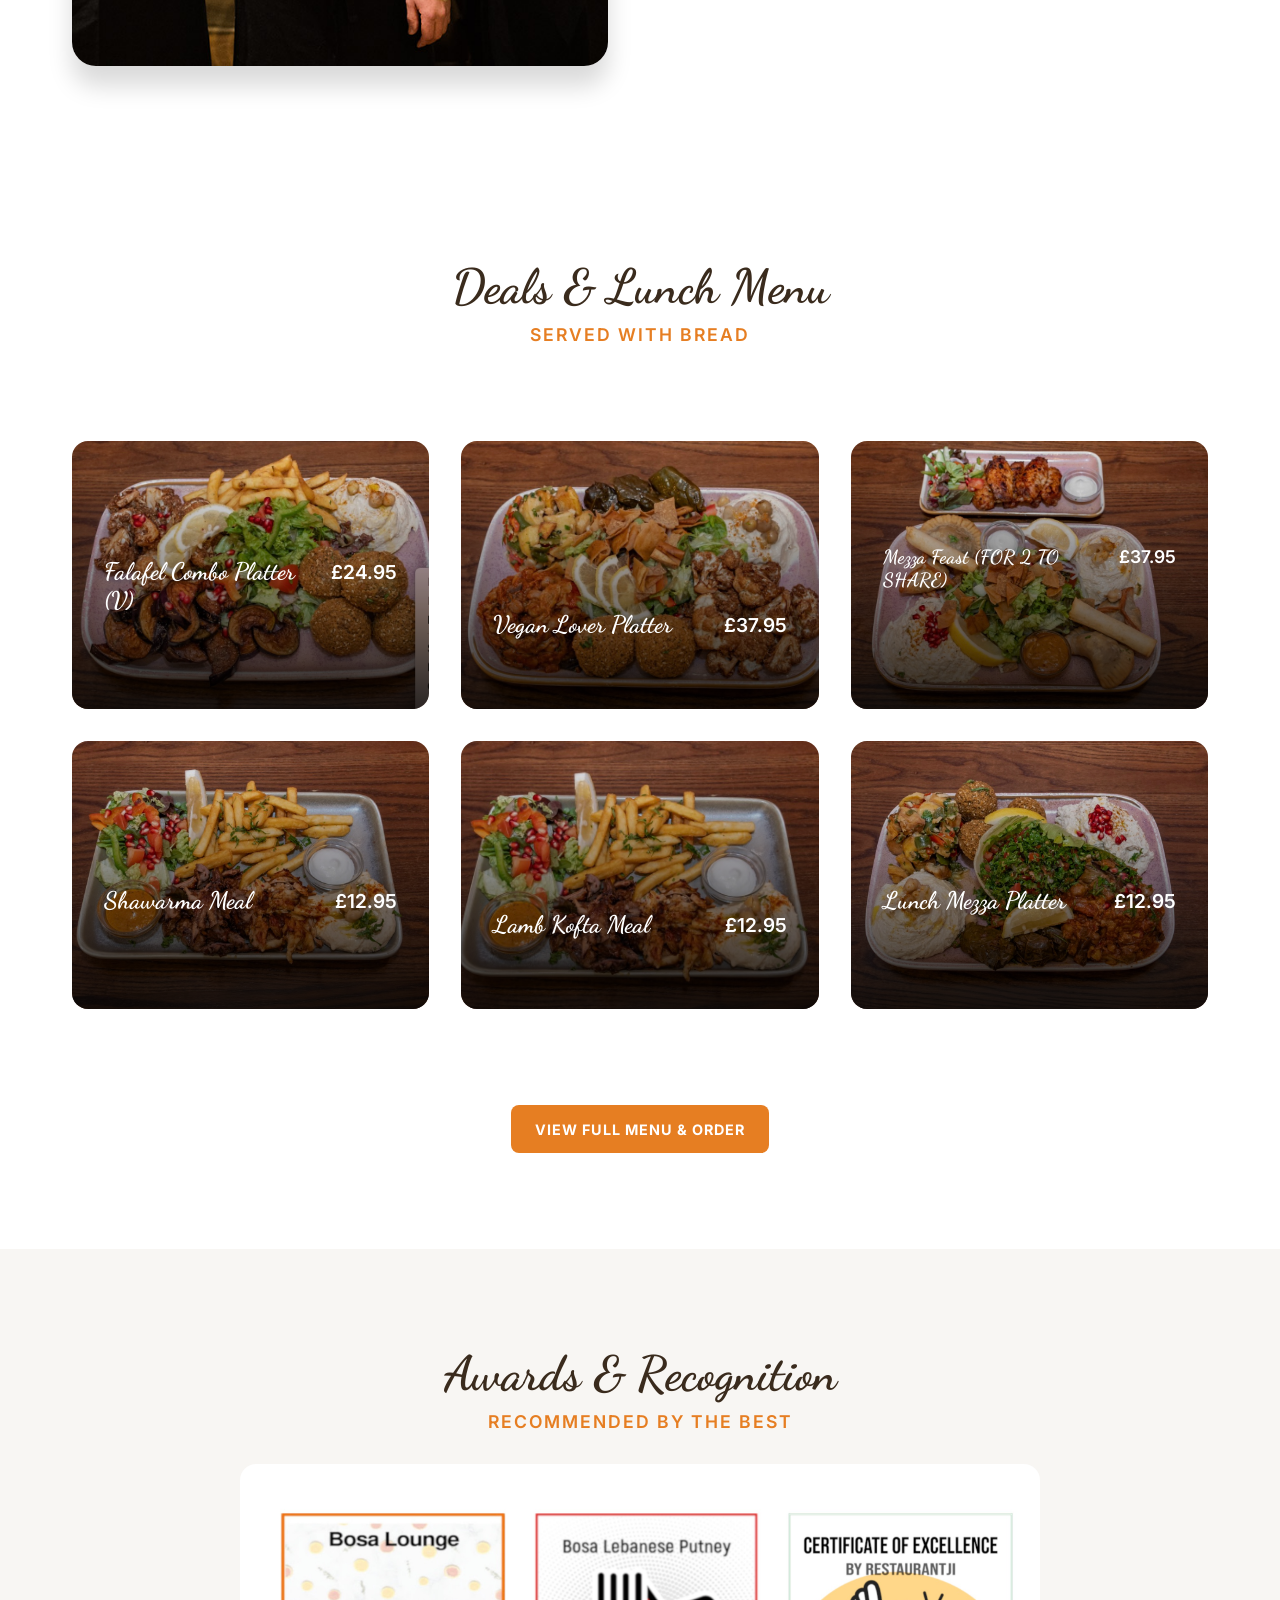
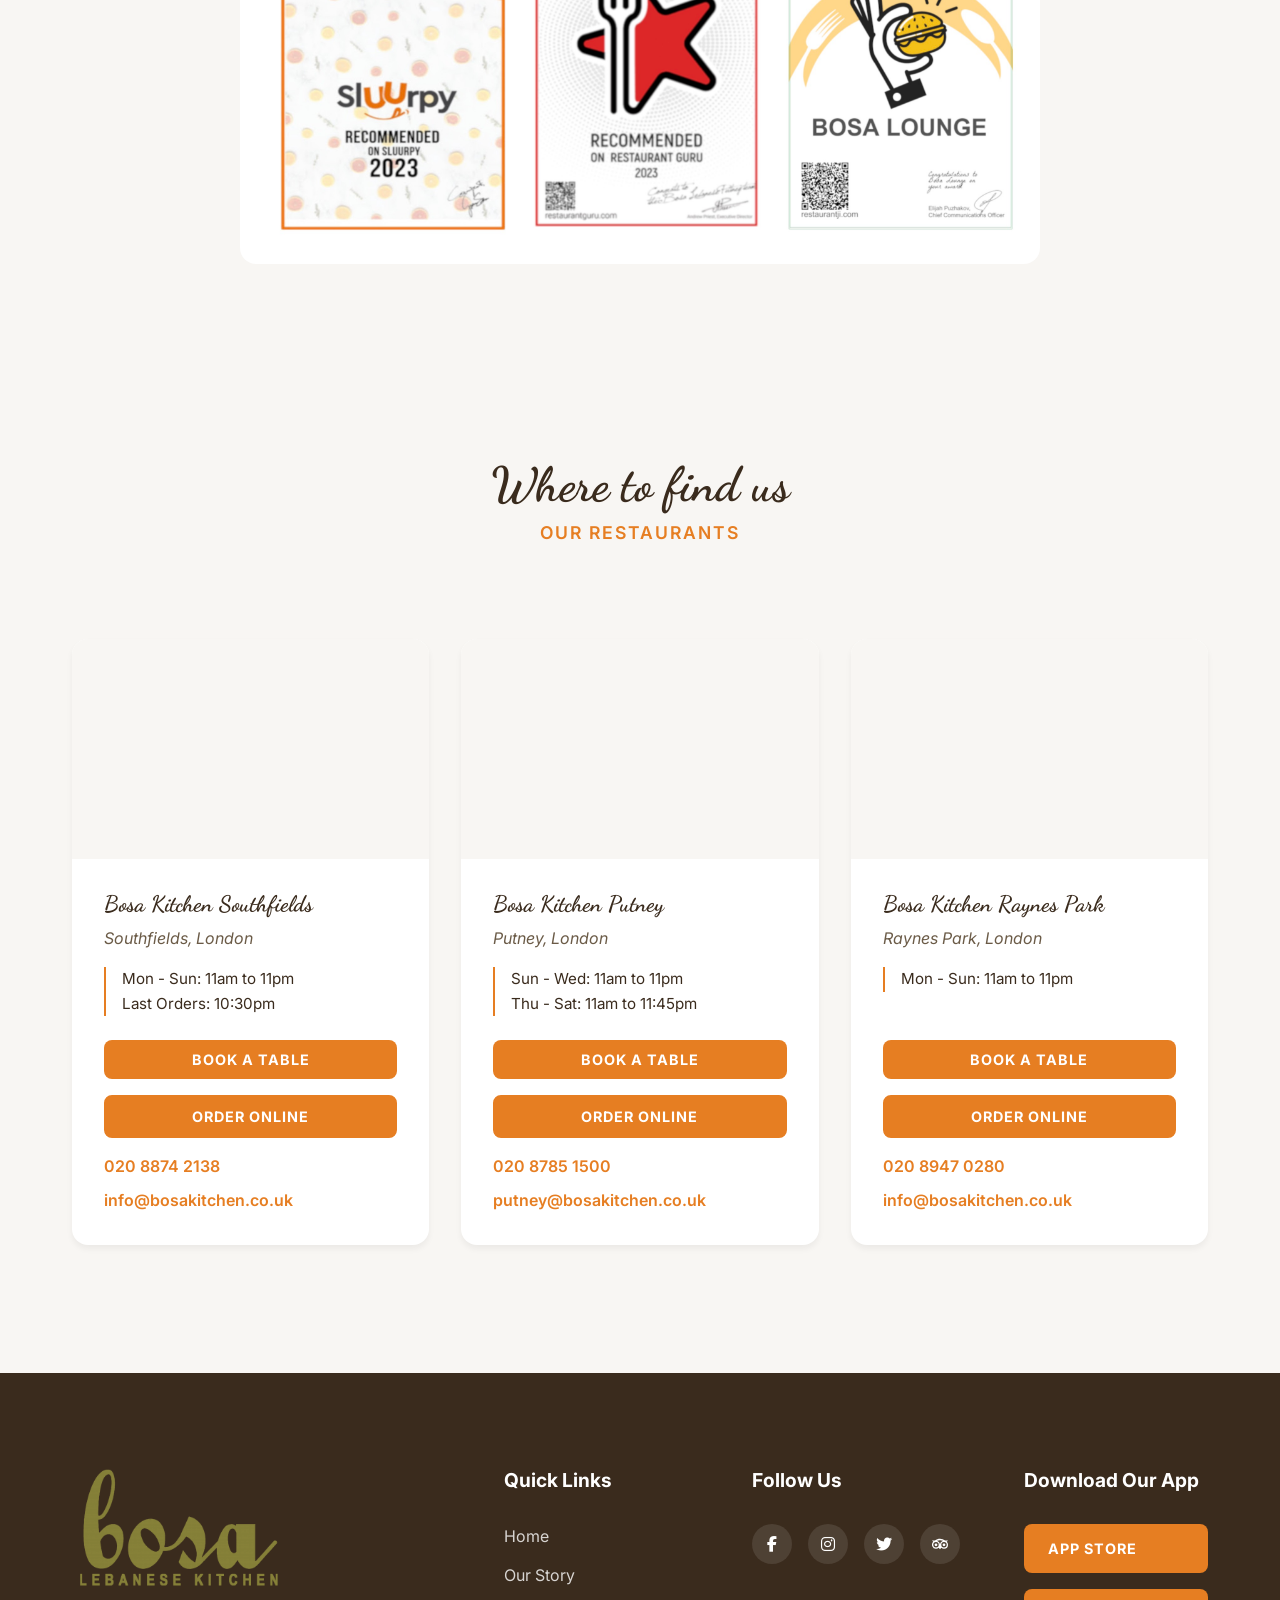
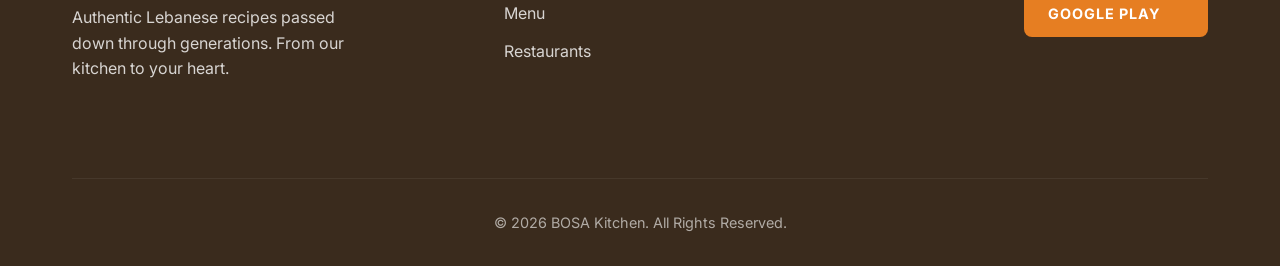
==== commit d999fd33: "Restore Order Now button text Co-Authored-By: Claude Sonnet 4.6 <noreply@anthropic.com>" ====
--- a/index.html
+++ b/index.html
@@ -71,7 +71,7 @@
                 <li><a href="#locations">Restaurants</a></li>
                 <li><a href="#contact">Contact</a></li>
                 <li><a href="#locations" class="btn-secondary nav-btn">Reservation</a></li>
-                <li><a href="https://bosakitchen.ordertiger.com/" class="btn-primary nav-btn" target="_blank">Order</a></li>
+                <li><a href="https://bosakitchen.ordertiger.com/" class="btn-primary nav-btn" target="_blank">Order Now</a></li>
             </ul>
         </div>
     </nav>
--- a/styles/main.css
+++ b/styles/main.css
@@ -266,6 +266,7 @@
     align-items: center;
     transition: var(--transition-normal);
     text-decoration: none;
+    margin-right: 3rem;
 }
 
 .logo:hover {
@@ -317,7 +318,17 @@
     .hamburger {
         display: block;
     }
-    
+
+    /* Reduce logo size on mobile */
+    .navbar .logo img {
+        height: 64px !important;
+    }
+
+    /* Remove logo right margin on mobile so hamburger doesn't get pushed */
+    .logo {
+        margin-right: 0;
+    }
+
     .nav-links {
         position: fixed;
         top: 0;
@@ -330,21 +341,22 @@
         align-items: center;
         transition: var(--transition-normal);
         box-shadow: var(--shadow-lg);
-    }
-    
+        z-index: 999;
+    }
+
     .nav-links.active {
         right: 0;
     }
-    
+
     .nav-links li {
         margin: 1.5rem 0;
     }
-    
+
     .nav-links li a:not(.btn-primary) {
         color: var(--color-secondary);
         font-size: 1.2rem;
     }
-    
+
     .hamburger.active .bar:nth-child(2) {
         opacity: 0;
     }
@@ -355,6 +367,19 @@
     .hamburger.active .bar:nth-child(3) {
         transform: translateY(-8px) rotate(-45deg);
         background-color: var(--color-secondary);
+    }
+
+    /* Reduce section padding on mobile */
+    .section-padding {
+        padding: 3rem 0;
+    }
+
+    /* Tighter container padding on mobile */
+    .container,
+    .nav-container,
+    .hero-content {
+        padding-left: 1.25rem;
+        padding-right: 1.25rem;
     }
 }
 
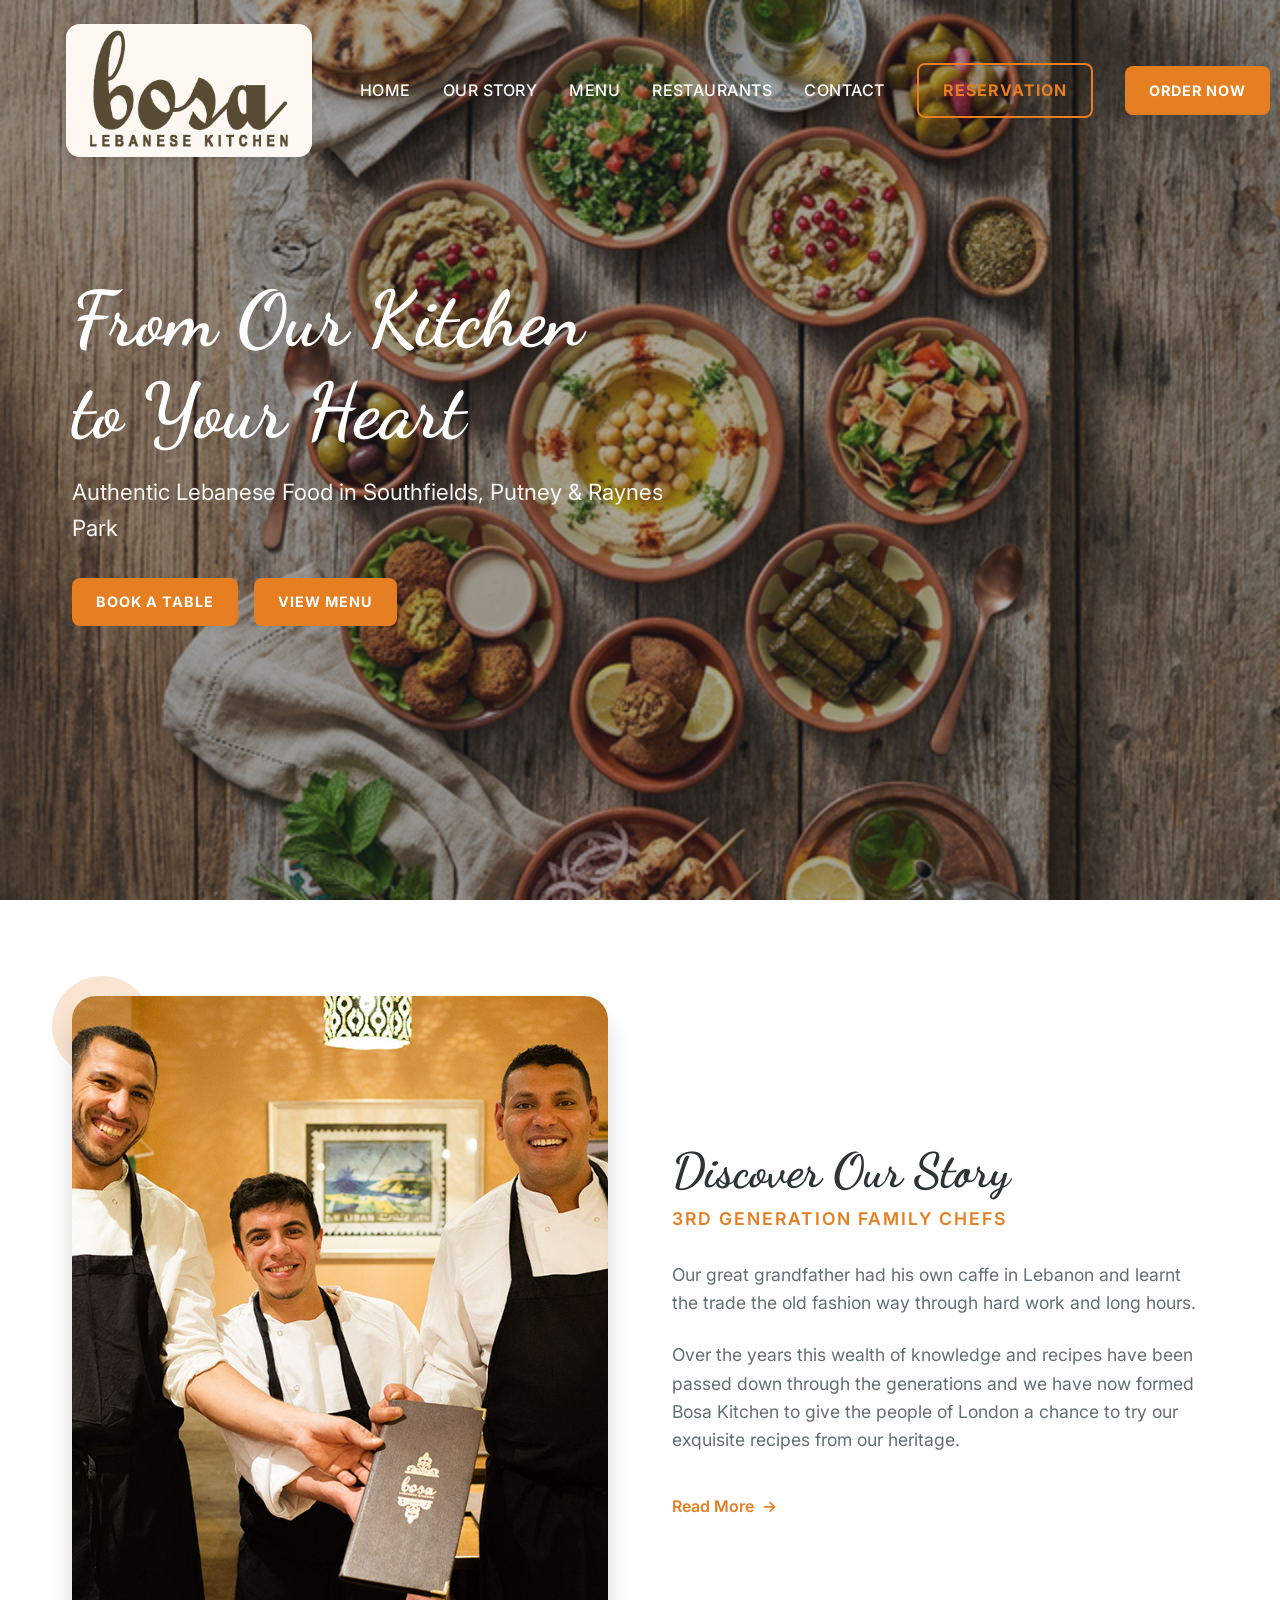
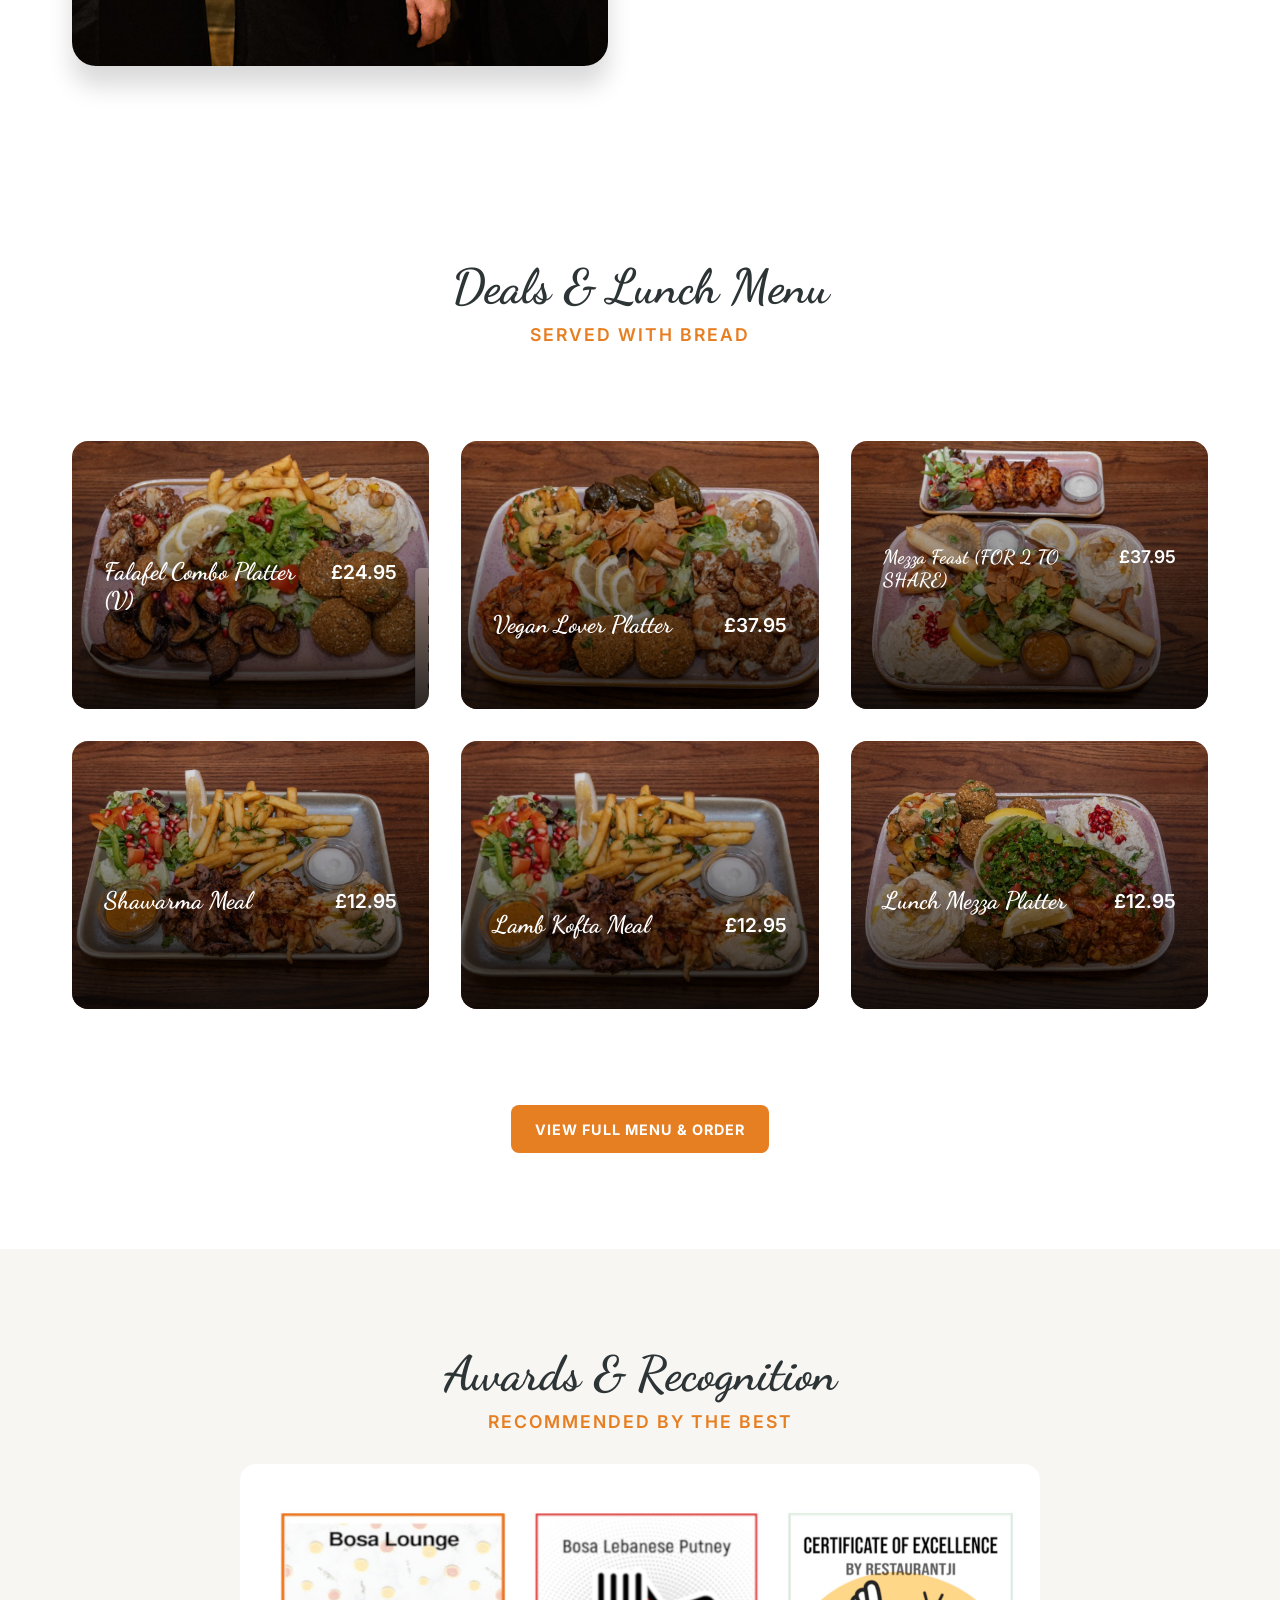
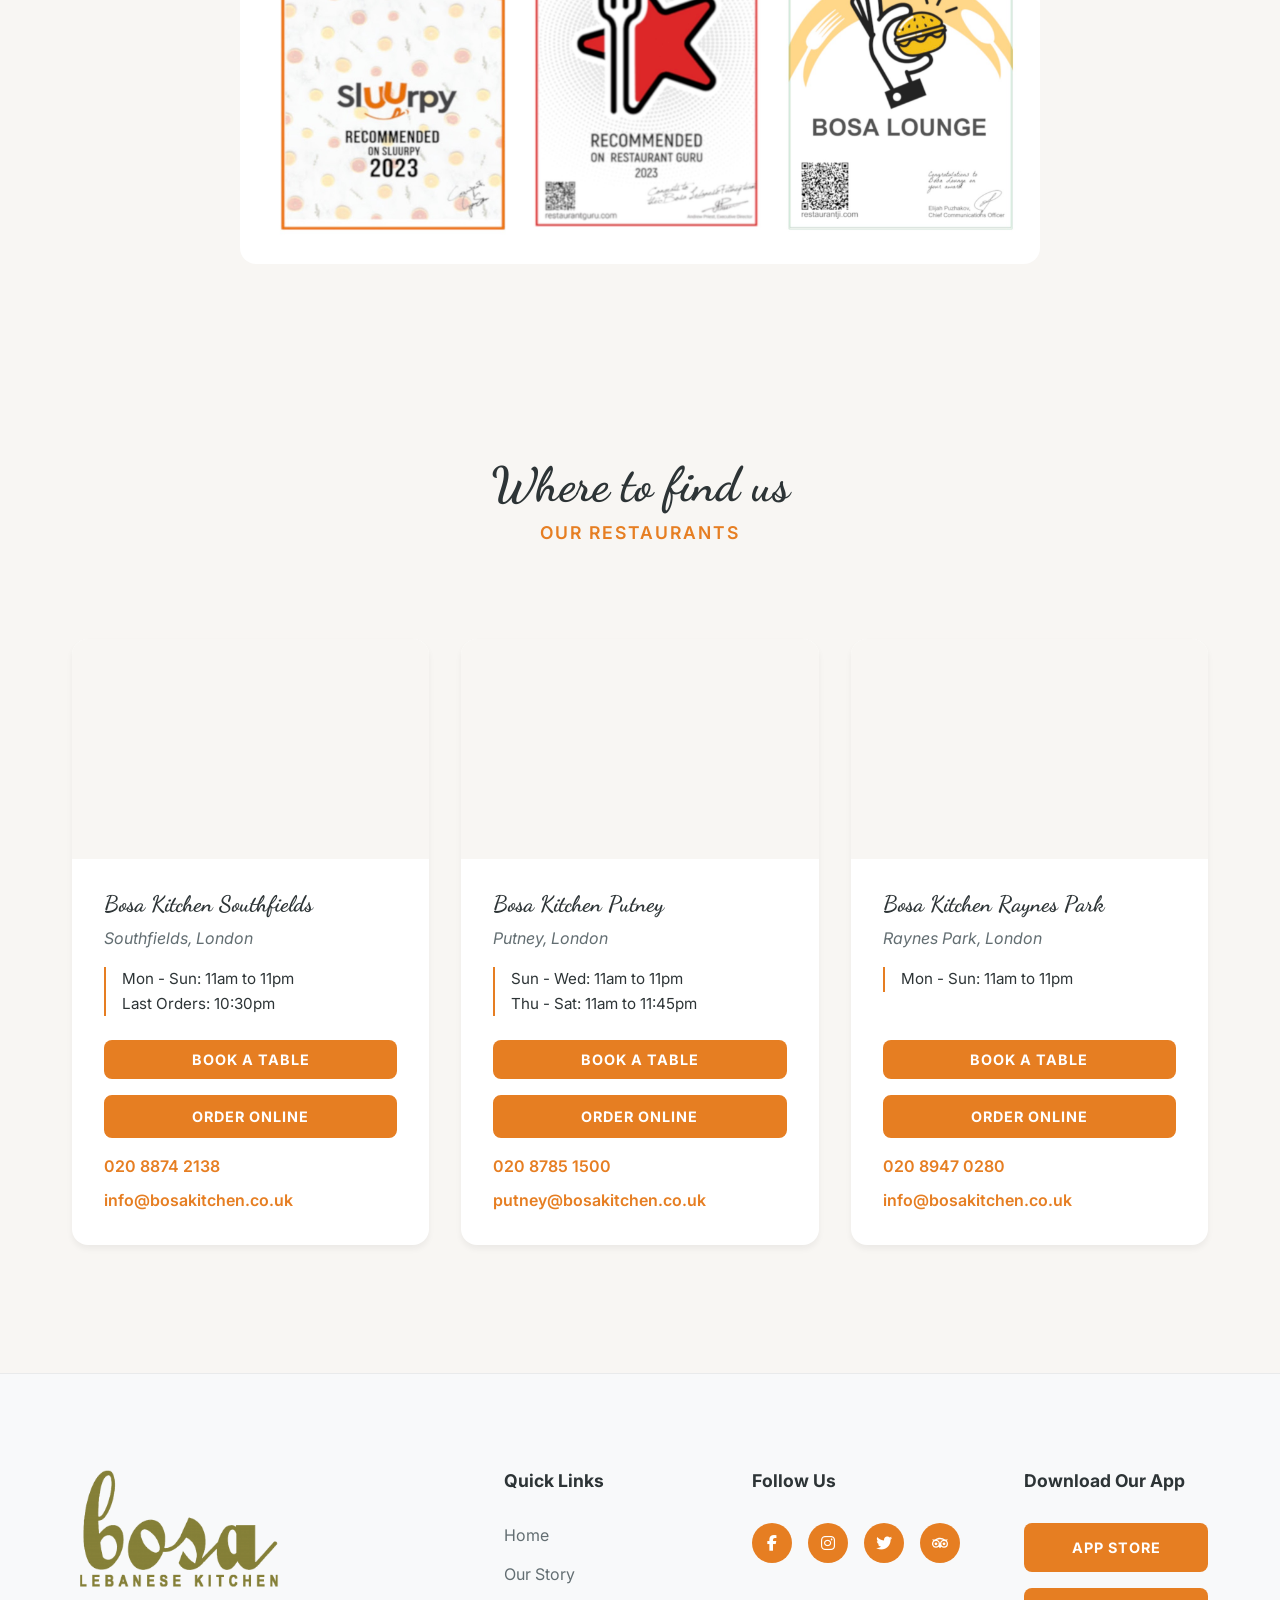
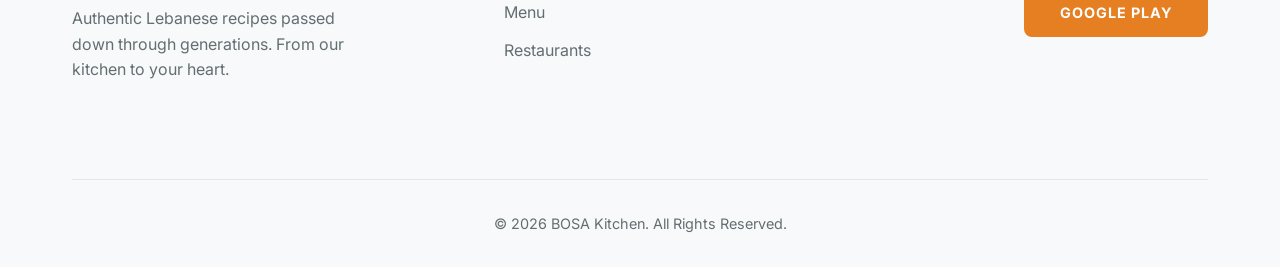
==== commit b3ca5ed7: "Add cream card background to logo with brown filter Co-Authored-By: Claude Sonnet 4.6 <noreply@anthr" ====
--- a/index.html
+++ b/index.html
@@ -55,7 +55,7 @@
     <nav class="navbar" id="navbar">
         <div class="nav-container">
             <a href="#" class="logo">
-                <img src="assets/logo.png" alt="BOSA Kitchen" style="height: 120px; width: auto; max-width: 300px; filter: sepia(1) saturate(1.8) hue-rotate(18deg) brightness(1.15) contrast(1.2);">
+                <img src="assets/logo.png" alt="BOSA Kitchen" style="height: 120px; width: auto; max-width: 300px; filter: sepia(1) saturate(1.2) brightness(0.75) contrast(1.1);">
             </a>
             
             <div class="hamburger" id="hamburger">
--- a/styles/main.css
+++ b/styles/main.css
@@ -1,22 +1,24 @@
 :root {
-    /* Color Palette - Bridge Baker Inspired */
-    --color-primary: #E67E22; /* Warm Orange */
+    /* Color Palette - Modern Mediterranean */
+    --color-primary: #E67E22; /* Brand Orange */
     --color-primary-light: #F39C12;
     --color-primary-dark: #D35400;
-    
-    --color-secondary: #3A2B1D; /* Dark Brown/Charcoal */
-    --color-secondary-light: #4A3728;
-    
-    --color-nav-brown: #4A3728; /* Dark Brown like Bridge Baker */
-    
-    --color-accent: #E67E22; /* Orange Accent */
-    
-    --color-bg-light: #FFFFFF; /* Pure White */
-    --color-bg-warm: #F8F6F3; /* Warm Cream */
+
+    --color-secondary: #2D3436; /* Charcoal Gray */
+    --color-secondary-light: #636e72;
+
+    --color-sand: #FDF8F2;       /* Creamy Sand — scrolled header & accents */
+    --color-footer-bg: #F8F9FA;  /* Light Gray — footer */
+    --color-nav-brown: #4A3728;  /* Kept for mobile menu panel */
+
+    --color-accent: #E67E22;
+
+    --color-bg-light: #FFFFFF;
+    --color-bg-warm: #F8F6F3;
     --color-surface: #FFFFFF;
-    
-    --color-text-main: #3A2B1D;
-    --color-text-muted: #6B5B47;
+
+    --color-text-main: #2D3436;
+    --color-text-muted: #636e72;
     --color-text-light: #FFFFFF;
     
     /* Typography */
@@ -198,22 +200,25 @@
     width: 100%;
     z-index: 1000;
     padding: 1.5rem 0;
-    /* background transitions smoothly — no color transitions */
-    transition: background var(--transition-normal), padding var(--transition-normal), box-shadow var(--transition-normal);
-    background: var(--color-nav-brown);
+    transition: background 0.3s ease-in-out, padding 0.3s ease-in-out, box-shadow 0.3s ease-in-out;
+    background: transparent;
     color: var(--color-text-light);
 }
 
 .navbar.scrolled {
-    background: var(--color-nav-brown);
+    background: var(--color-sand);
     padding: 1rem 0;
-    box-shadow: var(--shadow-sm);
-}
-
-/* Lock all anchor text in navbar to white, no color transition */
+    box-shadow: 0 2px 20px rgba(0,0,0,0.08);
+}
+
+/* Hamburger bars: white at top, charcoal when scrolled */
+.navbar.scrolled .hamburger .bar {
+    background-color: var(--color-secondary);
+}
+
+/* Nav link color transitions handled by JS inline styles */
 .navbar a {
-    color: var(--color-text-light) !important;
-    transition: none !important;
+    transition: color 0.3s ease-in-out !important;
 }
 
 /* Override global btn transition inside navbar — no color/border animation */
@@ -227,6 +232,7 @@
     background-color: var(--color-primary) !important;
     color: var(--color-text-light) !important;
     border: none !important;
+    white-space: nowrap;
 }
 
 .navbar .btn-primary:hover {
@@ -267,6 +273,10 @@
     transition: var(--transition-normal);
     text-decoration: none;
     margin-right: 3rem;
+    background-color: var(--color-sand);
+    border-radius: 14px;
+    padding: 0.4rem 1rem;
+    box-shadow: 0 2px 8px rgba(0,0,0,0.12);
 }
 
 .logo:hover {
@@ -333,15 +343,18 @@
         position: fixed;
         top: 0;
         right: -100%;
-        width: 70%;
+        width: 75%;
         height: 100vh;
-        background-color: var(--color-surface);
+        background-color: var(--color-nav-brown);
         flex-direction: column;
         justify-content: center;
         align-items: center;
-        transition: var(--transition-normal);
+        gap: 0;
+        transition: right var(--transition-normal);
         box-shadow: var(--shadow-lg);
         z-index: 999;
+        overflow-y: auto;
+        padding: 2rem 0;
     }
 
     .nav-links.active {
@@ -349,12 +362,38 @@
     }
 
     .nav-links li {
-        margin: 1.5rem 0;
-    }
-
-    .nav-links li a:not(.btn-primary) {
-        color: var(--color-secondary);
-        font-size: 1.2rem;
+        margin: 1rem 0;
+        width: 80%;
+        text-align: center;
+    }
+
+    /* Regular links — white on brown */
+    .nav-links li a:not(.btn-primary):not(.btn-secondary) {
+        color: #ffffff !important;
+        font-size: 1.1rem;
+        display: block;
+        padding: 0.5rem 0;
+    }
+
+    /* Reservation button in mobile menu */
+    .nav-links .btn-secondary {
+        display: block;
+        width: 100%;
+        text-align: center;
+        background-color: transparent !important;
+        color: var(--color-primary) !important;
+        border: 2px solid var(--color-primary) !important;
+        padding: 0.75rem 1rem;
+    }
+
+    /* Order Now button in mobile menu */
+    .nav-links .btn-primary {
+        display: block;
+        width: 100%;
+        text-align: center;
+        background-color: var(--color-primary) !important;
+        color: #ffffff !important;
+        padding: 0.75rem 1rem;
     }
 
     .hamburger.active .bar:nth-child(2) {
@@ -362,11 +401,11 @@
     }
     .hamburger.active .bar:nth-child(1) {
         transform: translateY(8px) rotate(45deg);
-        background-color: var(--color-secondary);
+        background-color: var(--color-text-light);
     }
     .hamburger.active .bar:nth-child(3) {
         transform: translateY(-8px) rotate(-45deg);
-        background-color: var(--color-secondary);
+        background-color: var(--color-text-light);
     }
 
     /* Reduce section padding on mobile */
@@ -671,9 +710,10 @@
 
 /* ================= Footer ================= */
 .footer {
-    background-color: var(--color-secondary);
-    color: var(--color-text-light);
+    background-color: var(--color-footer-bg);
+    color: var(--color-secondary);
     padding: var(--space-xl) 0 var(--space-md);
+    border-top: 1px solid rgba(0,0,0,0.06);
 }
 
 .footer-grid {
@@ -706,21 +746,21 @@
 }
 
 .footer-brand h2 {
-    color: var(--color-text-light);
+    color: var(--color-secondary);
     margin-bottom: var(--space-sm);
 }
 
 .footer-brand p {
-    color: var(--color-text-light);
+    color: var(--color-text-muted);
     max-width: 300px;
-    opacity: 0.8;
 }
 
 .footer-links h4, .footer-social h4, .footer-apps h4 {
-    color: var(--color-text-light);
+    color: var(--color-secondary);
     margin-bottom: var(--space-md);
     font-family: var(--font-primary);
-    font-size: 1.2rem;
+    font-size: 1.1rem;
+    font-weight: 700;
 }
 
 .footer-links ul li {
@@ -728,13 +768,11 @@
 }
 
 .footer-links ul li a {
-    color: var(--color-text-light);
-    opacity: 0.8;
+    color: var(--color-text-muted);
 }
 
 .footer-links ul li a:hover {
     color: var(--color-primary);
-    opacity: 1;
     padding-left: 5px;
 }
 
@@ -749,7 +787,7 @@
     justify-content: center;
     width: 40px;
     height: 40px;
-    background-color: rgba(255,255,255,0.1);
+    background-color: var(--color-primary);
     border-radius: 50%;
     color: var(--color-text-light);
     font-weight: 700;
@@ -757,7 +795,7 @@
 }
 
 .social-icons a:hover {
-    background-color: var(--color-primary);
+    background-color: var(--color-primary-dark);
     transform: translateY(-3px);
 }
 
@@ -765,14 +803,21 @@
     display: flex;
     flex-direction: column;
     gap: 1rem;
+}
+
+.app-links .btn-secondary {
+    display: flex;
+    justify-content: center;
+    align-items: center;
+    text-align: center;
+    width: 100%;
 }
 
 .footer-bottom {
     text-align: center;
     padding-top: var(--space-md);
-    border-top: 1px solid rgba(255,255,255,0.1);
-    color: var(--color-text-light);
-    opacity: 0.6;
+    border-top: 1px solid rgba(0,0,0,0.08);
+    color: var(--color-text-muted);
     font-size: 0.9rem;
 }
 
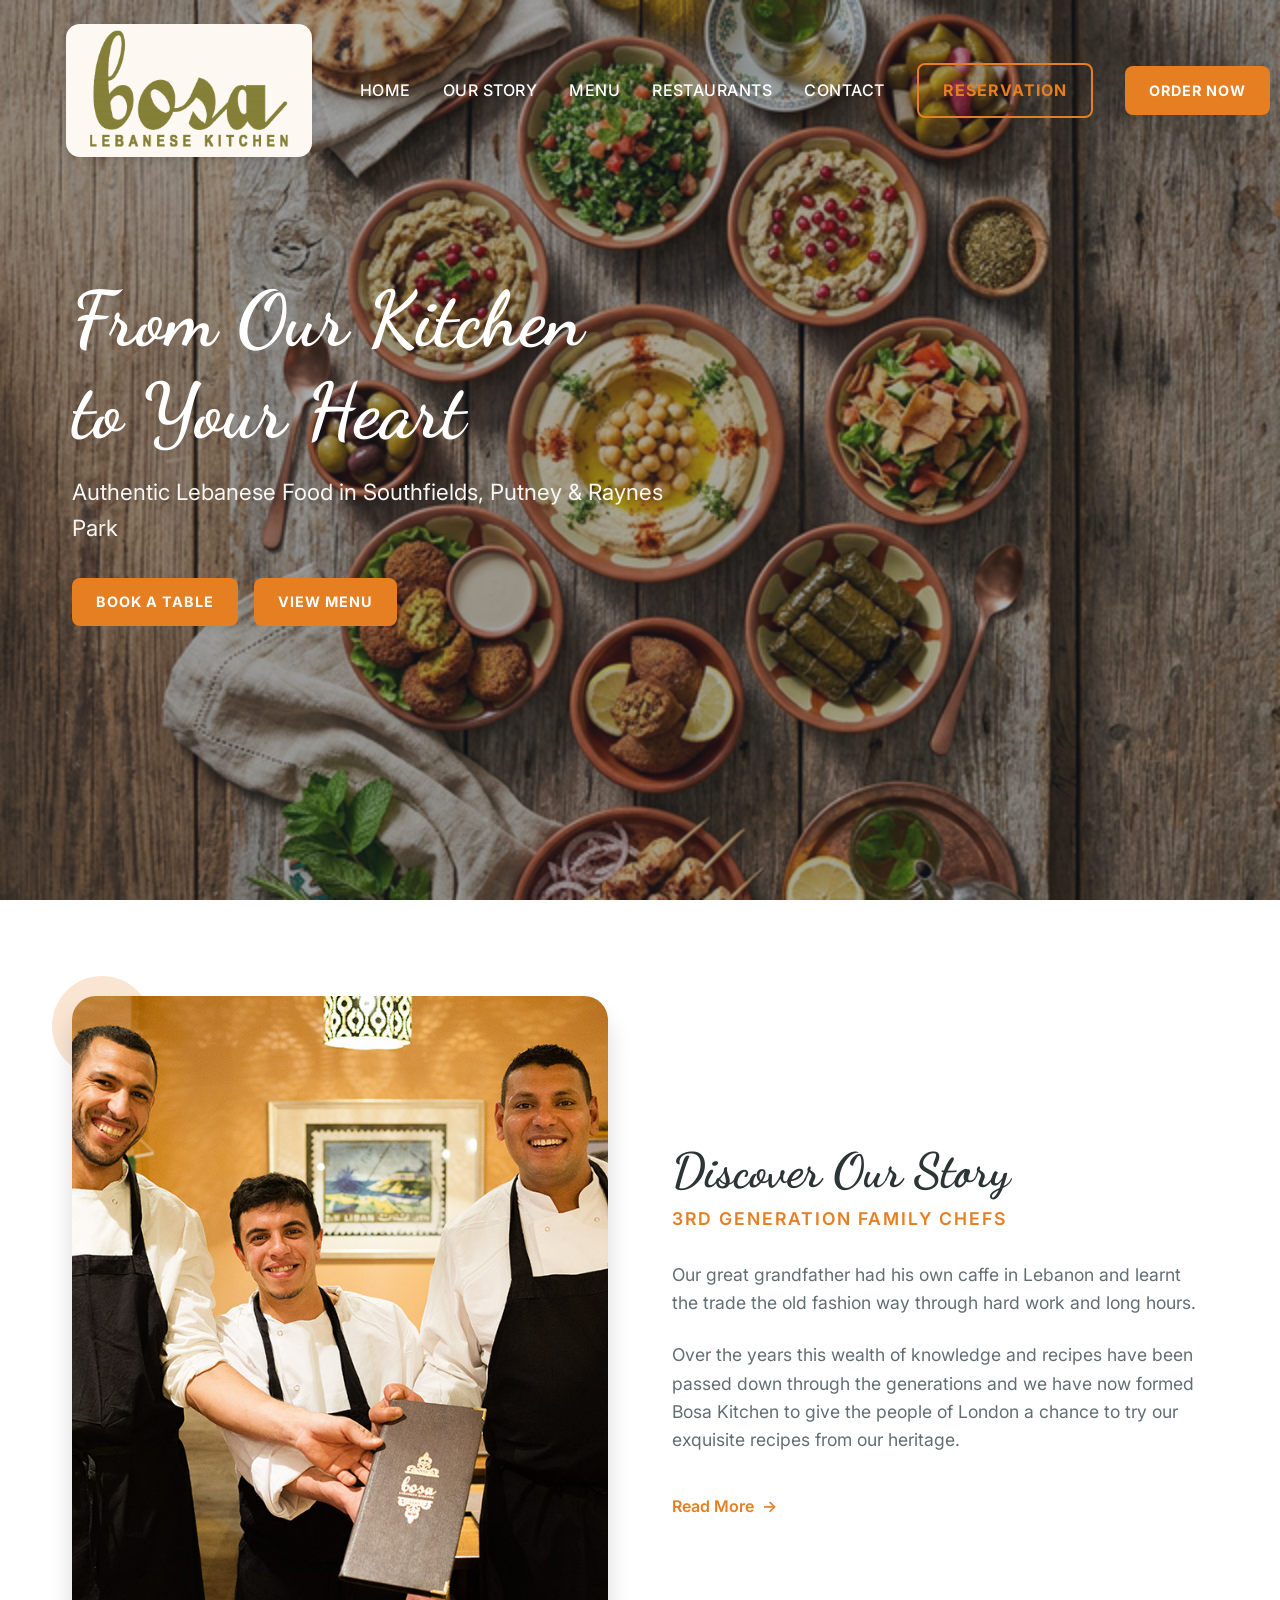
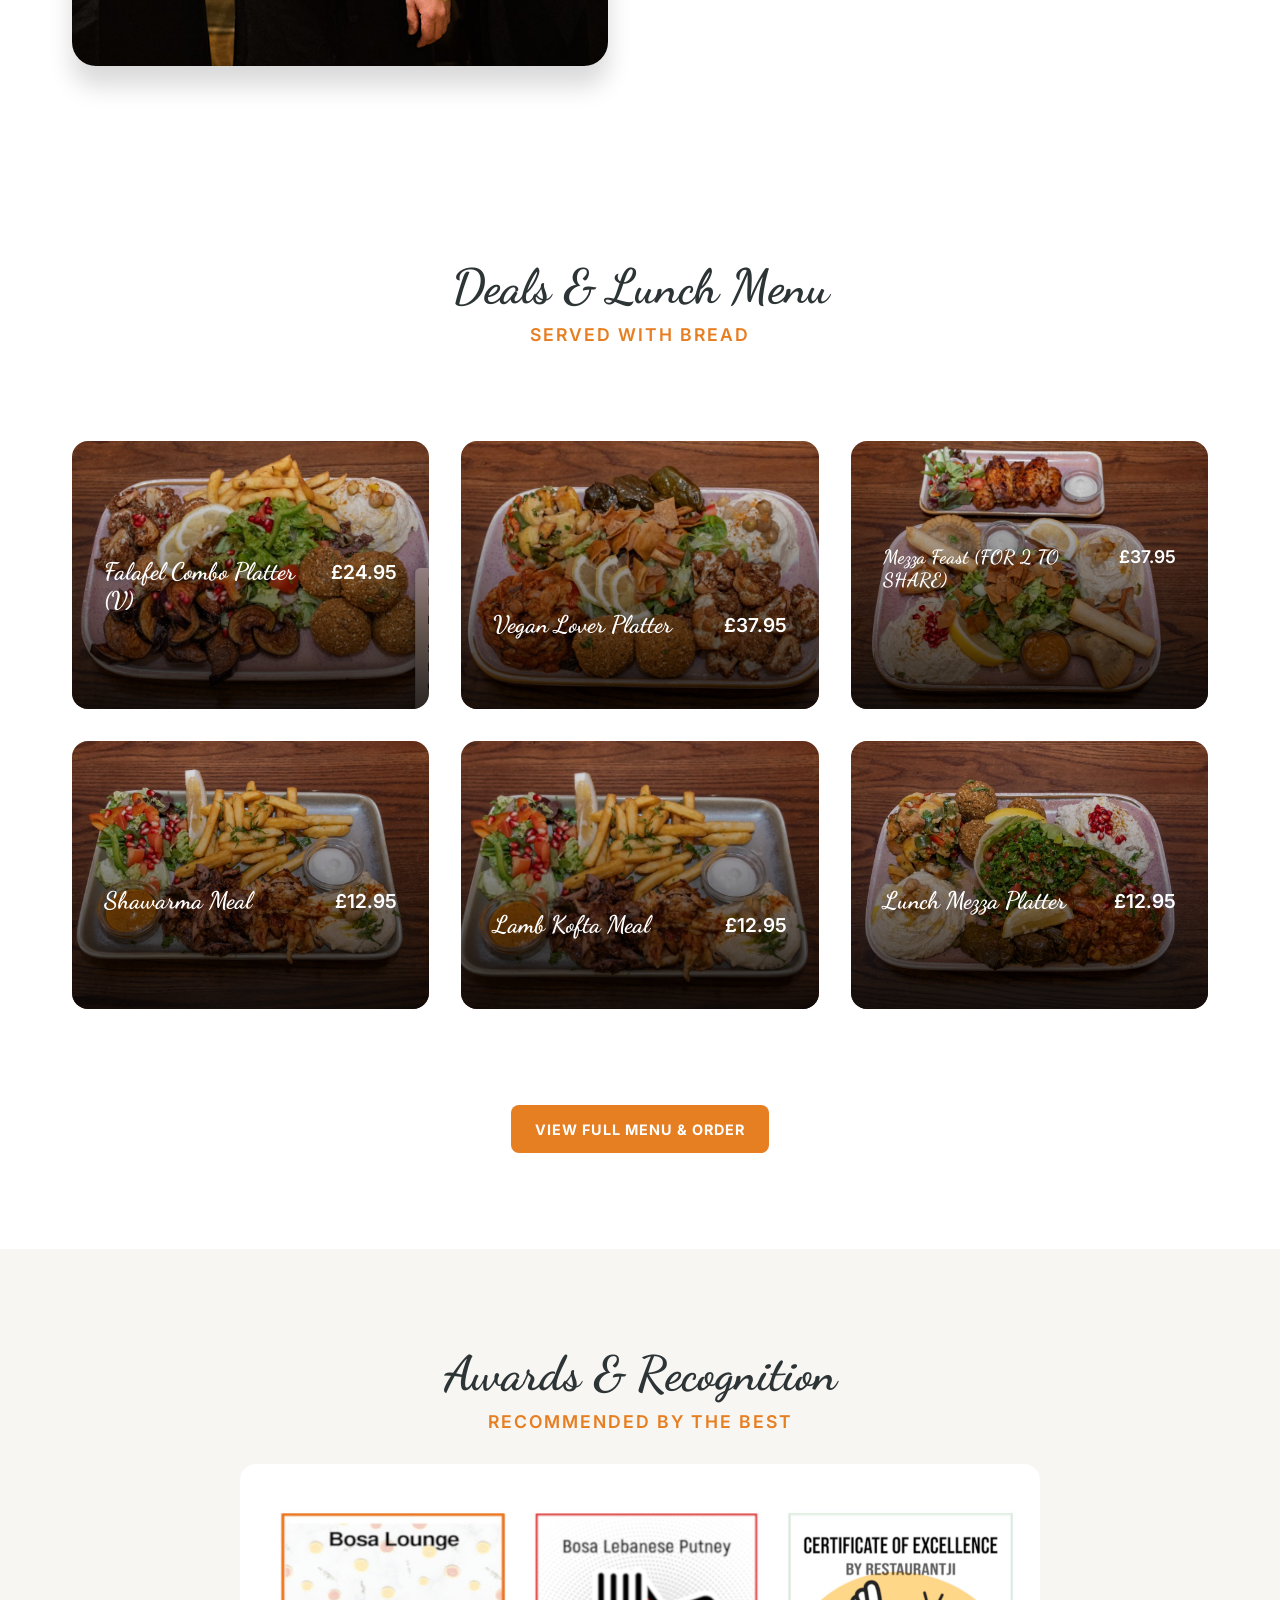
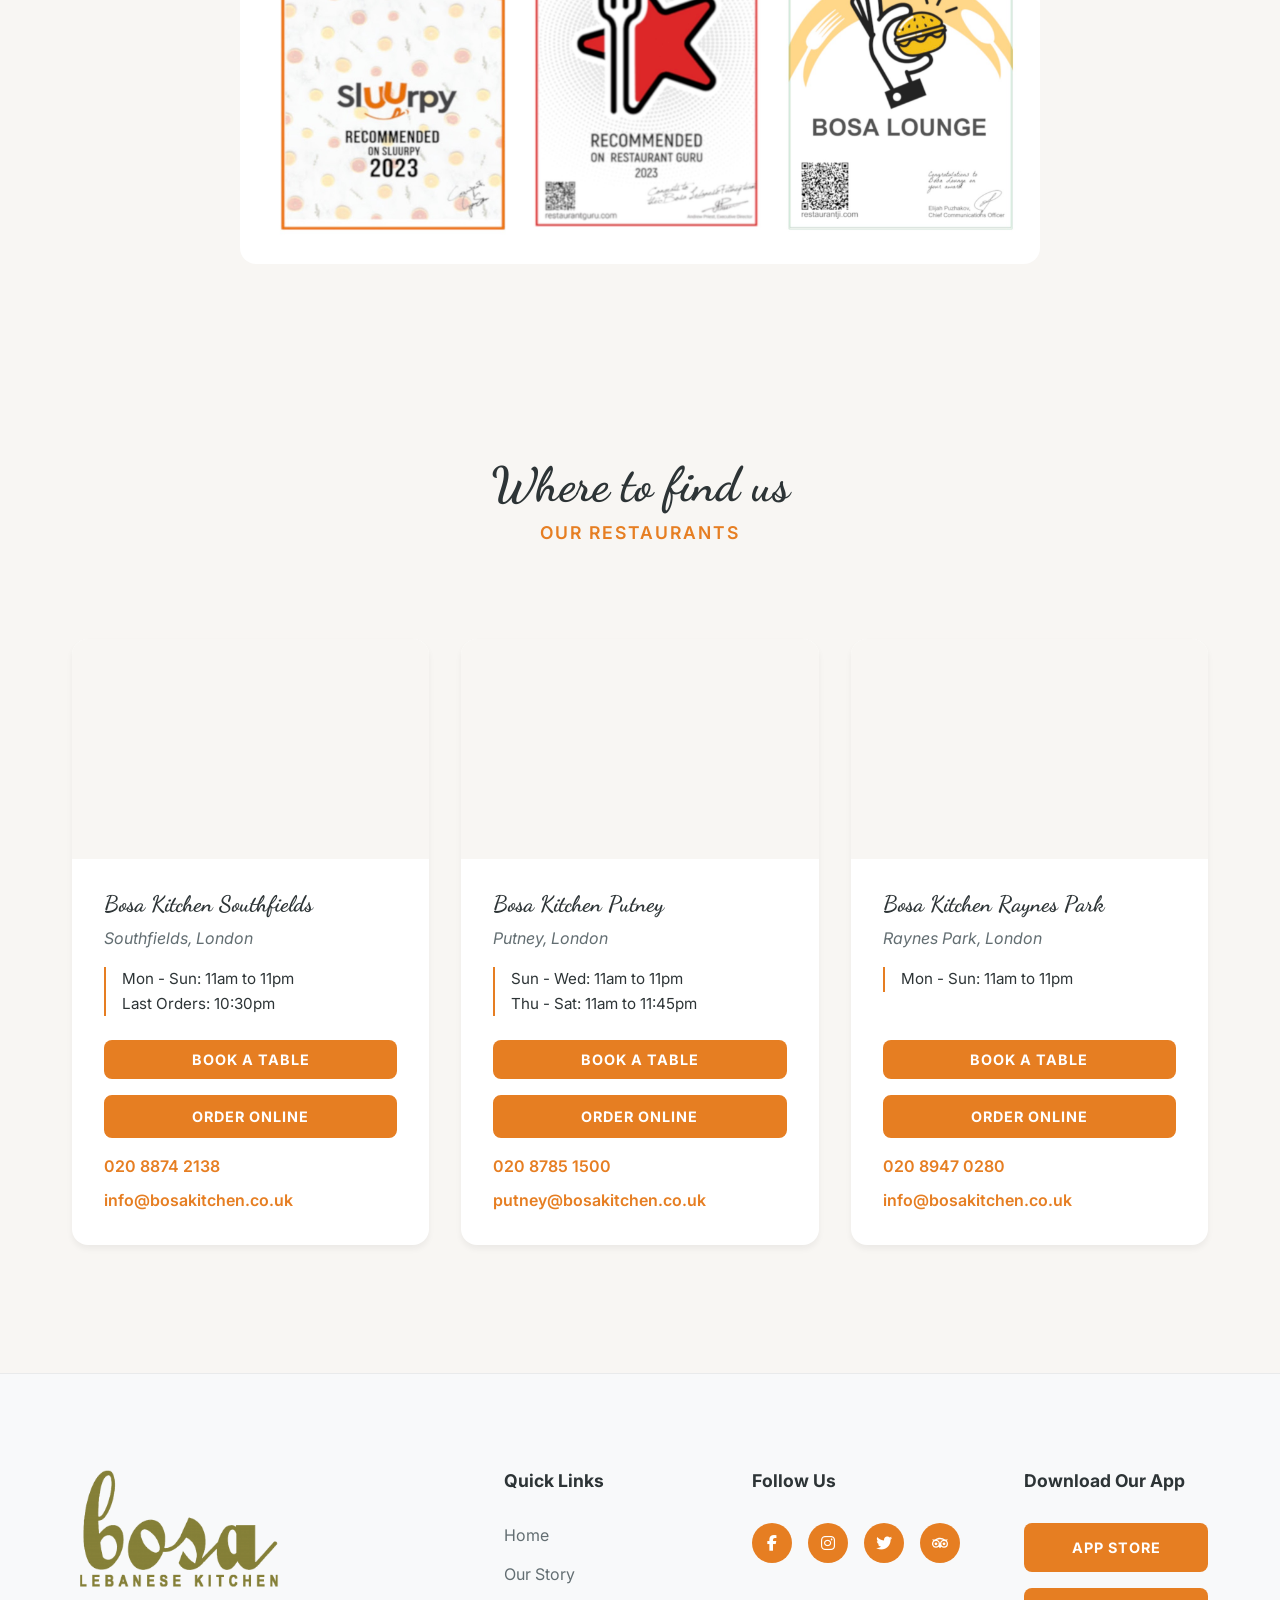
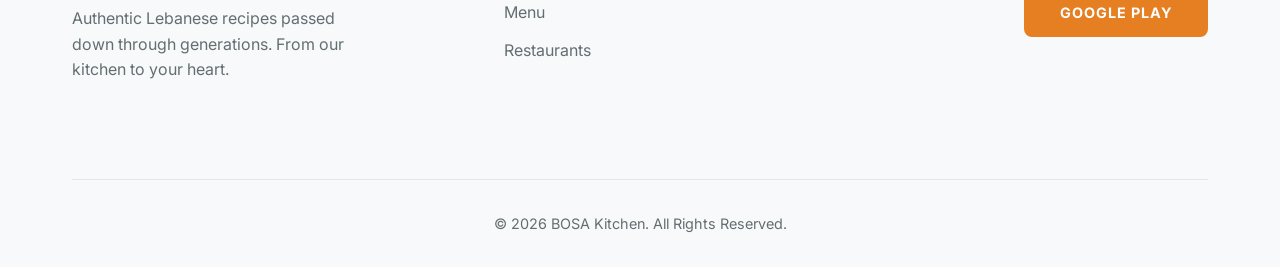
==== commit b213cc12: "Match header logo color to footer logo Co-Authored-By: Claude Sonnet 4.6 <noreply@anthropic.com>" ====
--- a/index.html
+++ b/index.html
@@ -55,7 +55,7 @@
     <nav class="navbar" id="navbar">
         <div class="nav-container">
             <a href="#" class="logo">
-                <img src="assets/logo.png" alt="BOSA Kitchen" style="height: 120px; width: auto; max-width: 300px; filter: sepia(1) saturate(1.2) brightness(0.75) contrast(1.1);">
+                <img src="assets/logo.png" alt="BOSA Kitchen" style="height: 120px; width: auto; max-width: 300px; filter: sepia(1) saturate(1.8) hue-rotate(18deg) brightness(1.15) contrast(1.2);">
             </a>
             
             <div class="hamburger" id="hamburger">
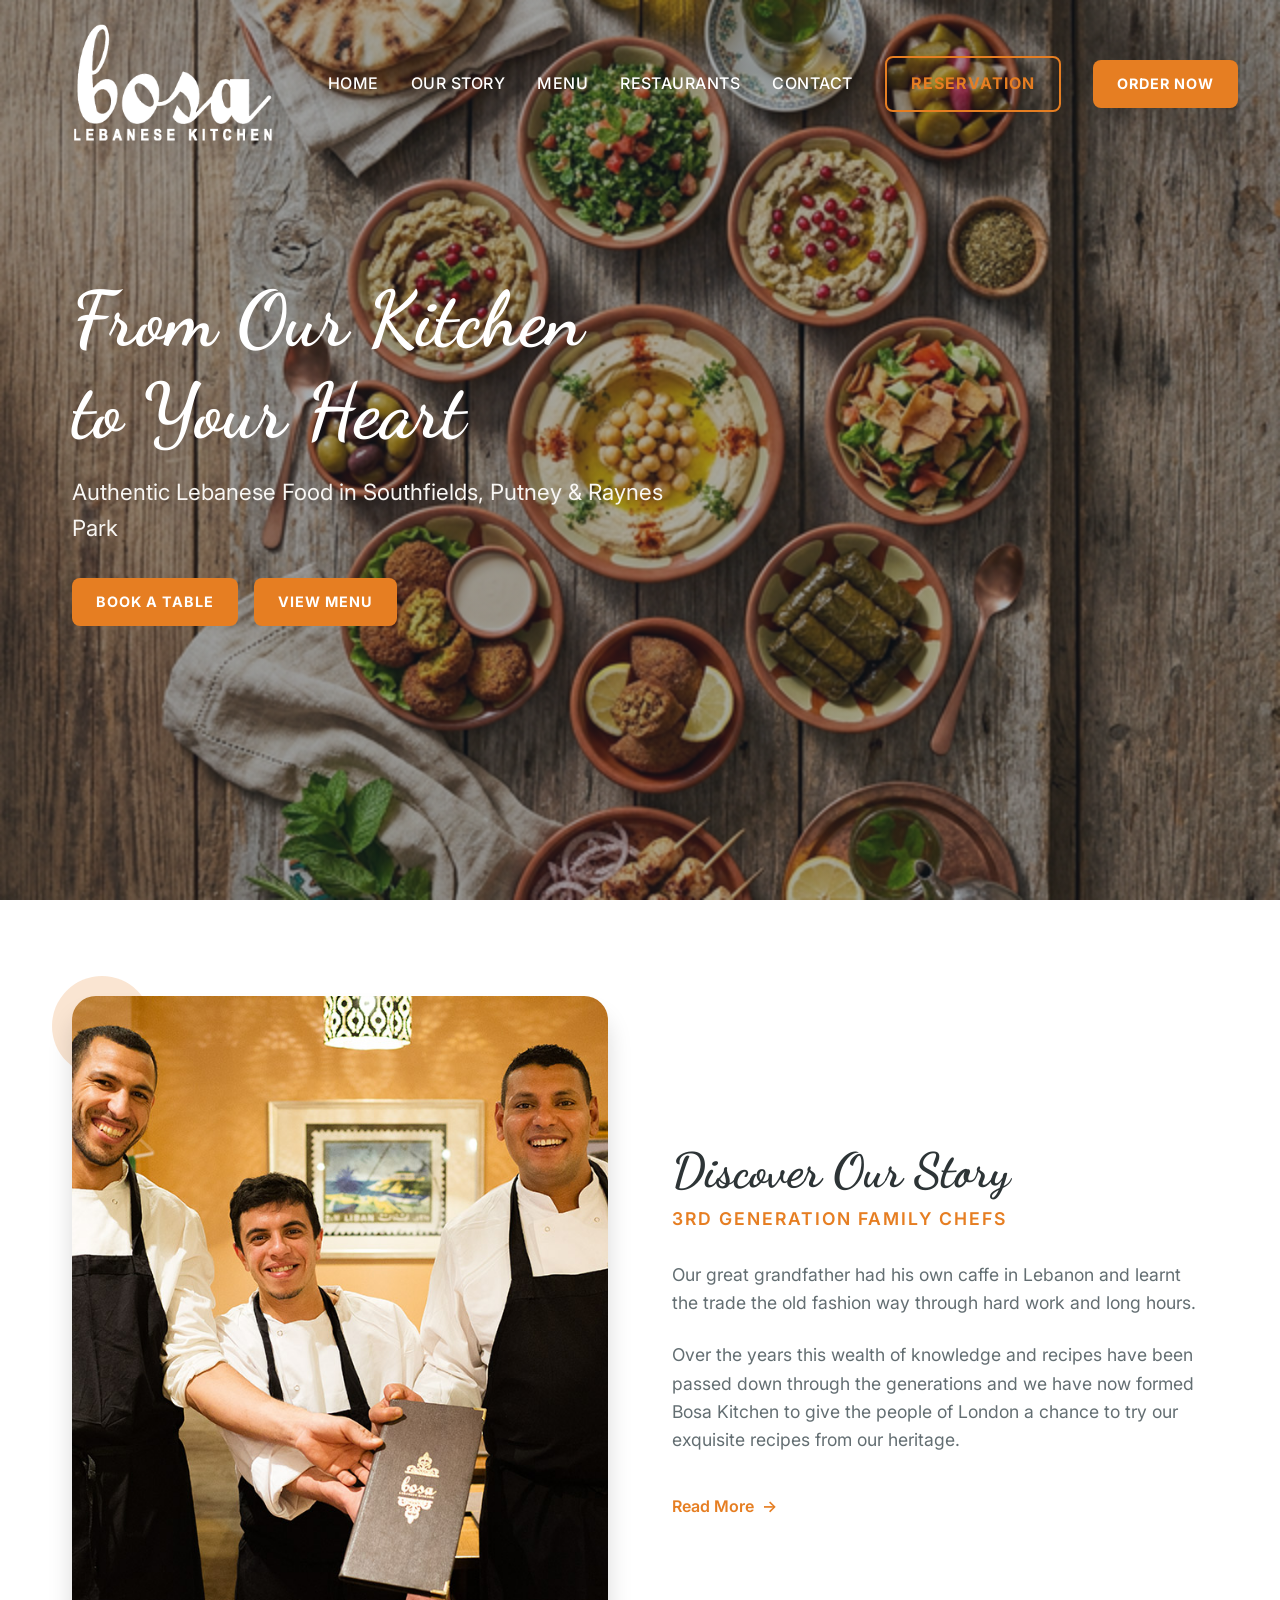
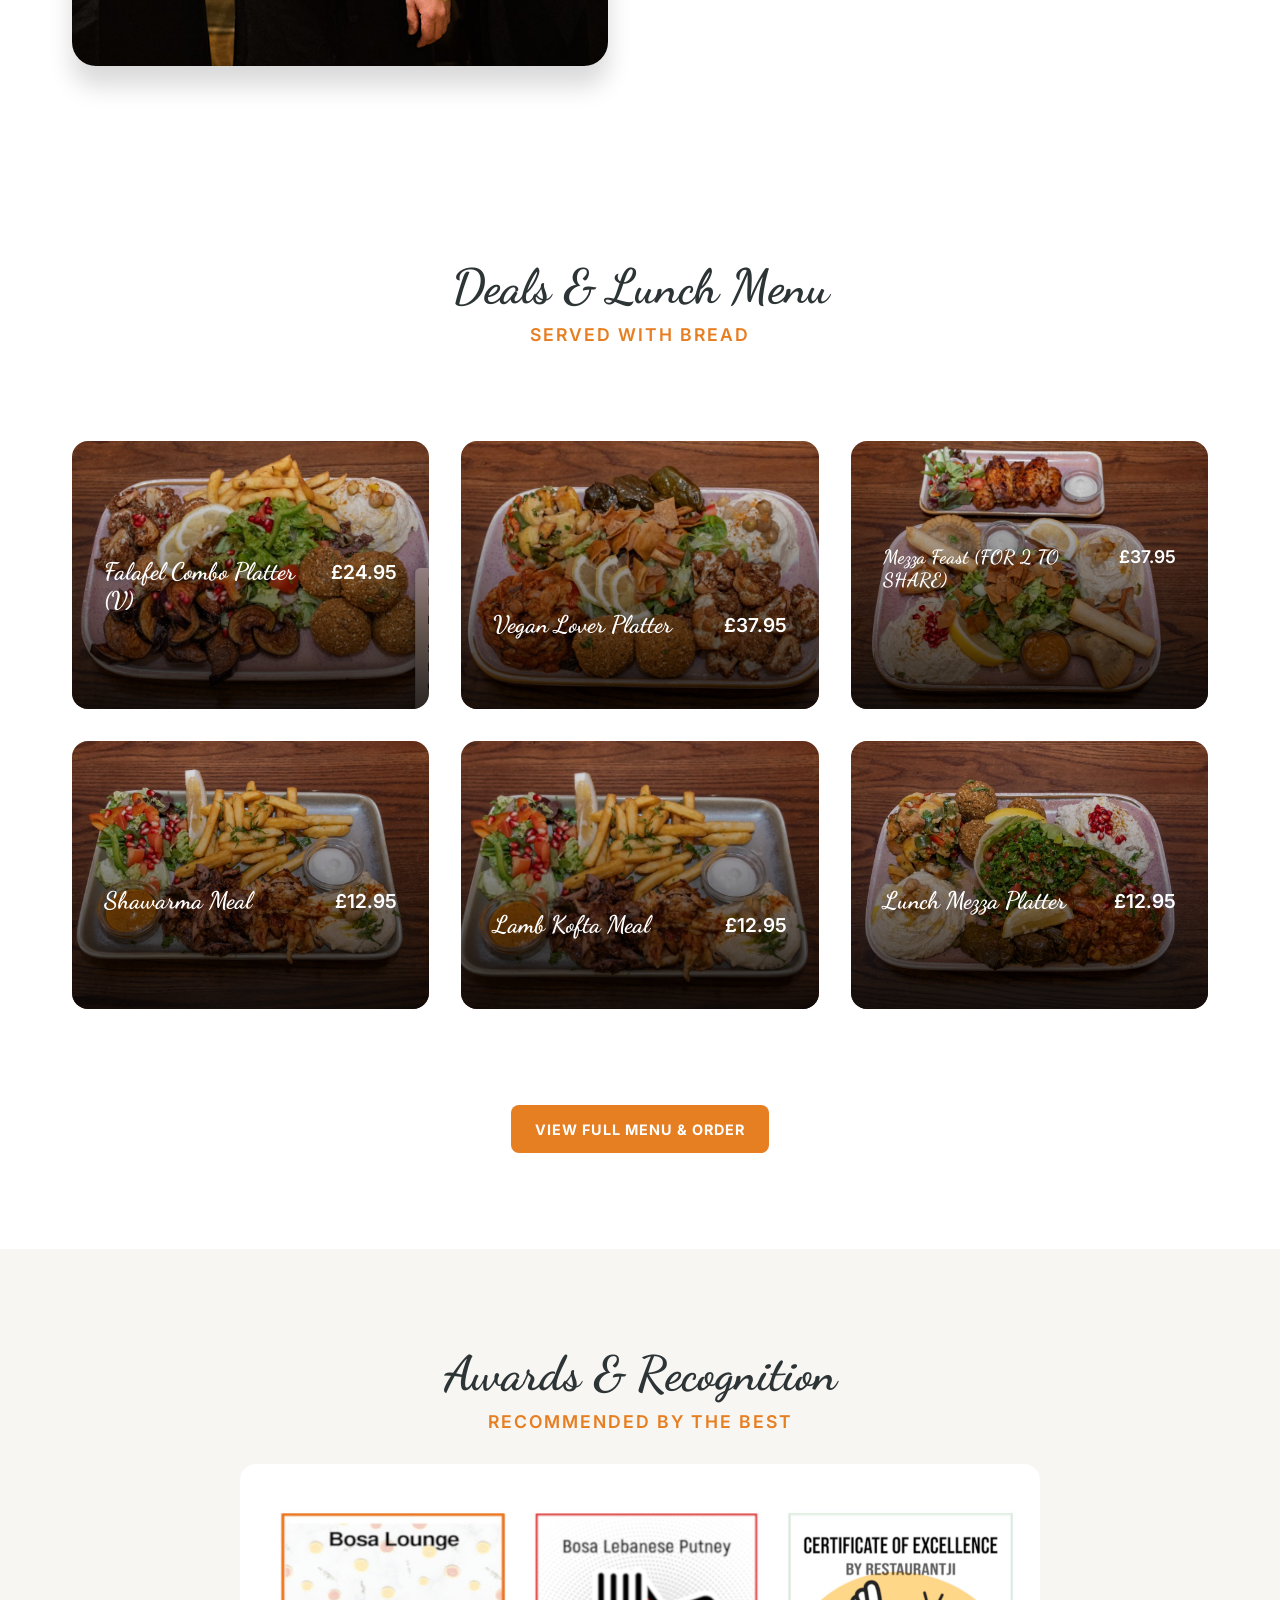
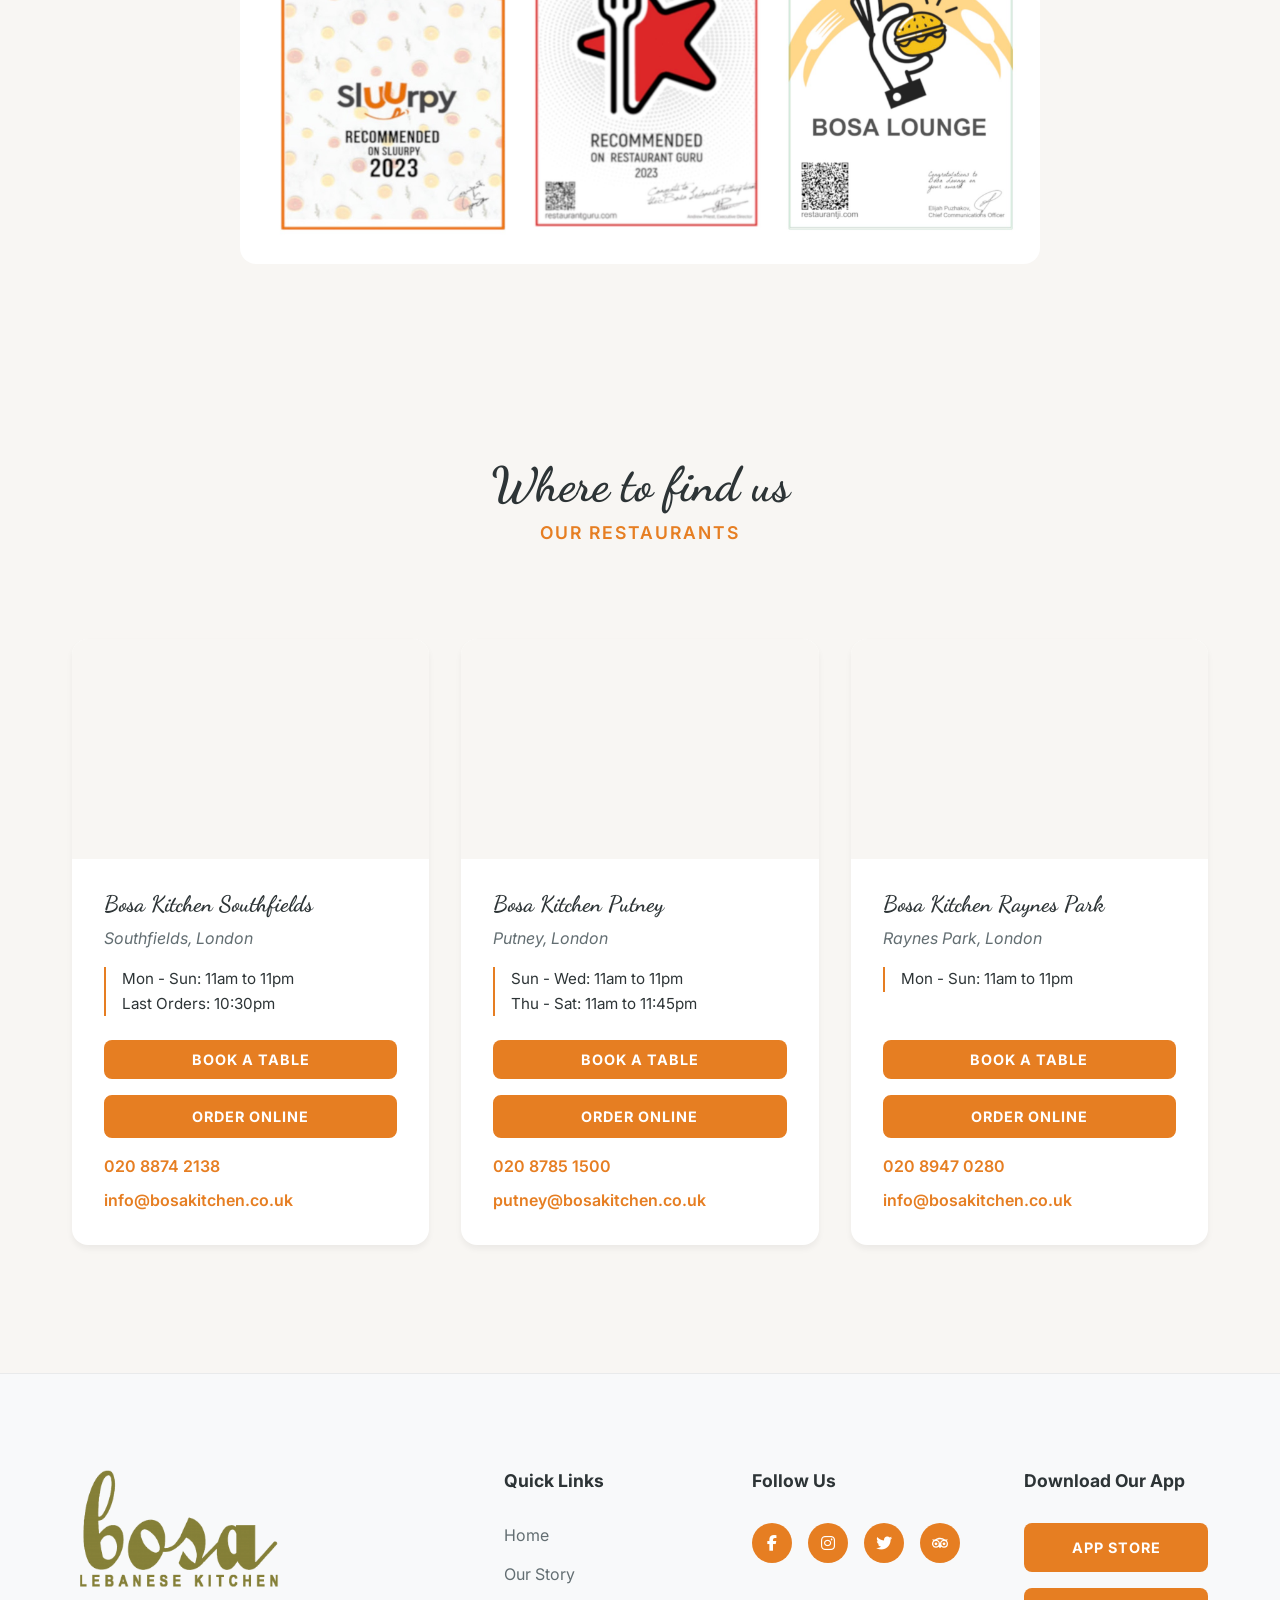
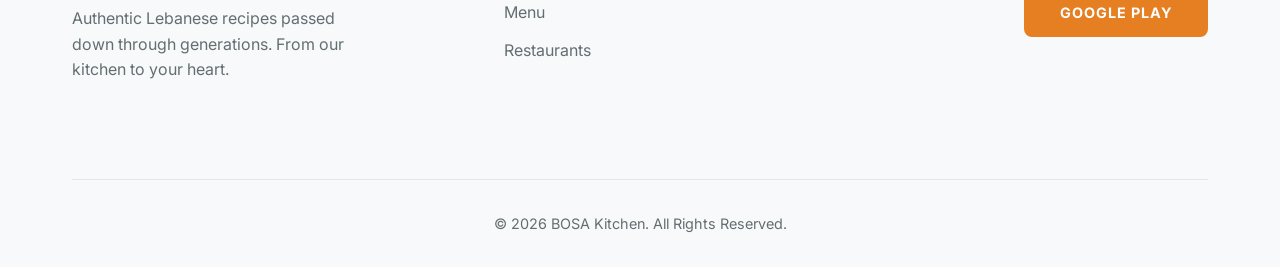
==== commit 0381586f: "Logo: transparent bg, white when header transparent, original color when scrolled Co-Authored-By: Cl" ====
--- a/index.html
+++ b/index.html
@@ -55,7 +55,7 @@
     <nav class="navbar" id="navbar">
         <div class="nav-container">
             <a href="#" class="logo">
-                <img src="assets/logo.png" alt="BOSA Kitchen" style="height: 120px; width: auto; max-width: 300px; filter: sepia(1) saturate(1.8) hue-rotate(18deg) brightness(1.15) contrast(1.2);">
+                <img src="assets/logo.png" alt="BOSA Kitchen" style="height: 120px; width: auto; max-width: 300px;">
             </a>
             
             <div class="hamburger" id="hamburger">
--- a/styles/main.css
+++ b/styles/main.css
@@ -270,13 +270,18 @@
 .logo {
     display: inline-flex;
     align-items: center;
-    transition: var(--transition-normal);
     text-decoration: none;
     margin-right: 3rem;
-    background-color: var(--color-sand);
-    border-radius: 14px;
-    padding: 0.4rem 1rem;
-    box-shadow: 0 2px 8px rgba(0,0,0,0.12);
+}
+
+/* Logo image filter changes with scroll state */
+.navbar .logo img {
+    filter: brightness(0) invert(1);
+    transition: filter 0.3s ease-in-out;
+}
+
+.navbar.scrolled .logo img {
+    filter: sepia(1) saturate(1.8) hue-rotate(18deg) brightness(1.15) contrast(1.2);
 }
 
 .logo:hover {
